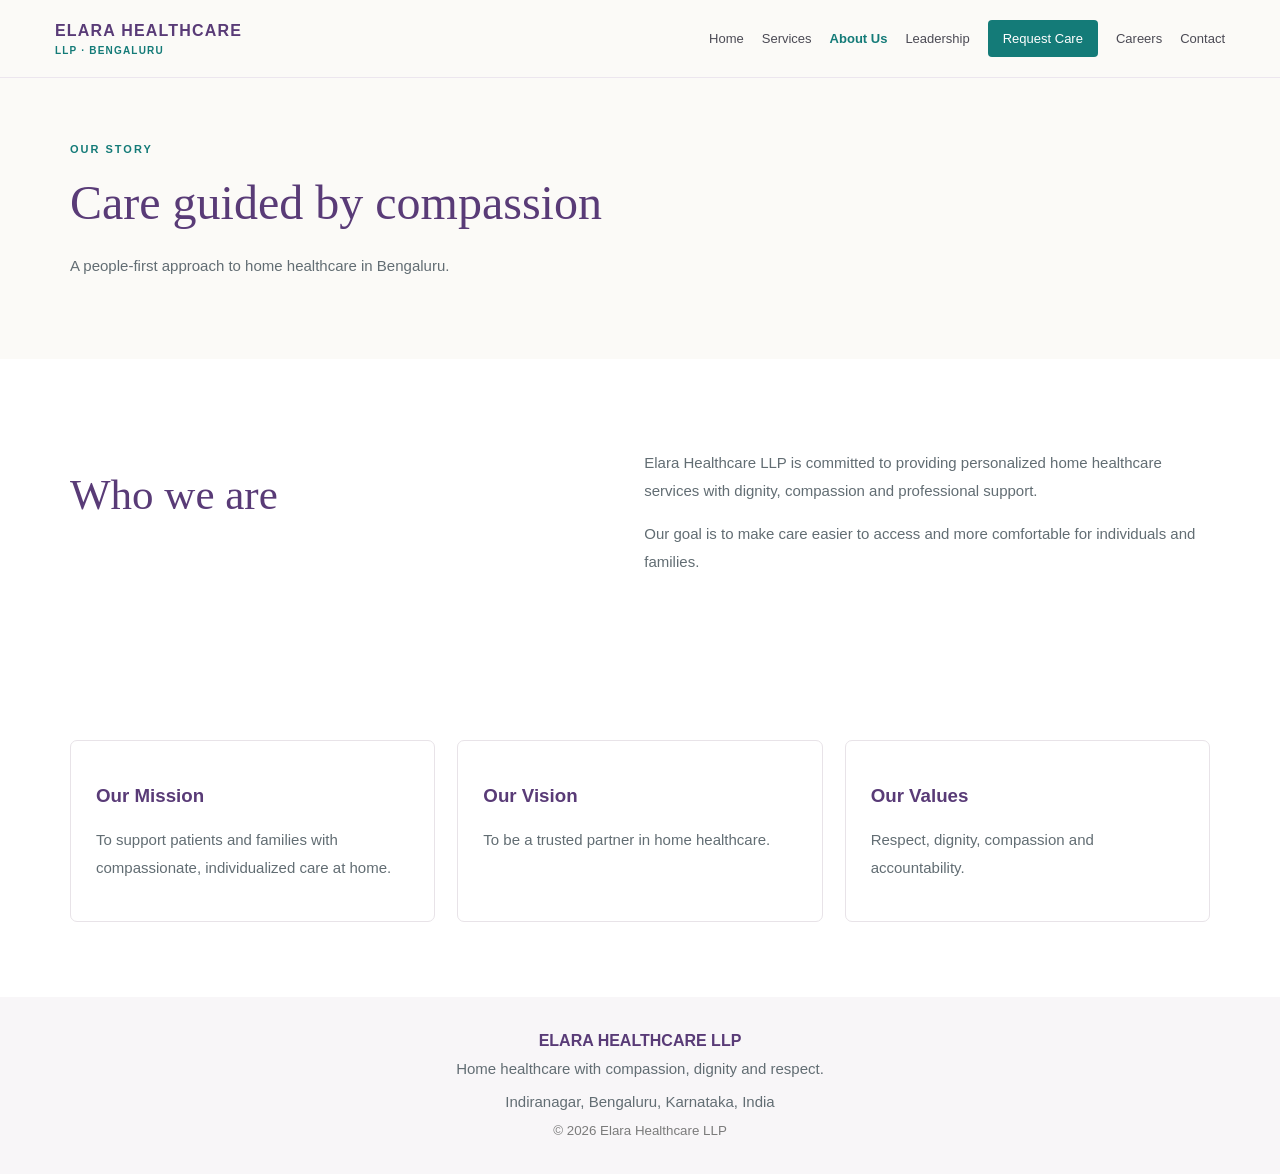
==== about.html @ 6a88320a "Add files via upload" ====
<!doctype html><html lang="en"><head><meta charset="utf-8"><meta name="viewport" content="width=device-width,initial-scale=1"><title>About Us | Elara Healthcare LLP</title><meta name="description" content="Elara Healthcare LLP offers compassionate home healthcare services in Bengaluru."><link rel="stylesheet" href="style.css"></head><body><header><nav class="nav"><a class="brand" href="index.html">ELARA HEALTHCARE<small>LLP · BENGALURU</small></a><div class="links"><a class="" href="index.html">Home</a><a class="" href="services.html">Services</a><a class="active " href="about.html">About Us</a><a class="" href="leadership.html">Leadership</a><a class="action" href="request-care.html">Request Care</a><a class="" href="careers.html">Careers</a><a class="" href="contact.html">Contact</a></div></nav></header><main><section class="page-head"><div class="wrap"><div class="eyebrow">OUR STORY</div><h1>Care guided by compassion</h1><p>A people-first approach to home healthcare in Bengaluru.</p></div></section><section class="section"><div class="wrap split"><div><h2>Who we are</h2></div><div><p>Elara Healthcare LLP is committed to providing personalized home healthcare services with dignity, compassion and professional support.</p><p>Our goal is to make care easier to access and more comfortable for individuals and families.</p></div></div></section><section class="section soft"><div class="wrap"><div class="grid"><article class="tile"><h3>Our Mission</h3><p>To support patients and families with compassionate, individualized care at home.</p></article><article class="tile"><h3>Our Vision</h3><p>To be a trusted partner in home healthcare.</p></article><article class="tile"><h3>Our Values</h3><p>Respect, dignity, compassion and accountability.</p></article></div></div></section></main><footer><div class="wrap"><strong>ELARA HEALTHCARE LLP</strong><p>Home healthcare with compassion, dignity and respect.</p><p>Indiranagar, Bengaluru, Karnataka, India</p><small>© 2026 Elara Healthcare LLP</small></div></footer></body></html>
---- style.css ----
*{box-sizing:border-box}html{scroll-behavior:smooth}body{margin:0;font-family:Arial,Helvetica,sans-serif;color:#303640;background:#fff}a{text-decoration:none}header{background:#fbfaf7;border-bottom:1px solid #ece6ee}.nav{max-width:1220px;margin:auto;display:flex;align-items:center;justify-content:space-between;gap:24px;padding:20px 25px}.brand{color:#593b77;font-weight:800;letter-spacing:1.2px;font-size:16px}.brand small{display:block;font-size:10px;color:#147b78;margin-top:5px}.links{display:flex;flex-wrap:wrap;gap:18px;align-items:center}.links a{font-size:13px;color:#4b4a54}.links a.active{color:#147b78;font-weight:bold}.links a.action{background:#147b78;color:white;padding:11px 15px;border-radius:4px}.wrap{max-width:1140px;margin:auto}.hero{background:#fbfaf7;display:grid;grid-template-columns:1fr 1fr;min-height:520px}.hero-copy{padding:70px max(28px,8%);display:flex;flex-direction:column;justify-content:center}.eyebrow{font-size:11px;font-weight:800;letter-spacing:2px;color:#147b78;text-transform:uppercase}h1,h2{font-family:Georgia,serif;font-weight:400;line-height:1.18;color:#593b77}h1{font-size:clamp(40px,4.7vw,64px);margin:20px 0}h2{font-size:clamp(30px,3.4vw,43px)}h3{color:#593b77}p{line-height:1.85;color:#626d73;font-size:15px}.hero-copy p{max-width:470px}.hero-image{min-height:420px}.hero-image img{width:100%;height:100%;min-height:420px;display:block;object-fit:cover}.buttons{display:flex;gap:12px;flex-wrap:wrap;margin-top:15px}.button{display:inline-block;background:#593b77;color:#fff;padding:13px 23px;border-radius:4px;font-size:13px;font-weight:700;margin-top:12px}.button.outline{background:transparent;border:1px solid #593b77;color:#593b77}.button.alt{background:#147b78}.values{padding:32px 24px}.grid{display:grid;grid-template-columns:repeat(3,1fr);gap:22px}.tile{border:1px solid #e8e3e8;background:white;padding:25px;border-radius:7px}.values .tile{border-left:3px solid #b99a62}.section{padding:75px 26px}.split{display:grid;grid-template-columns:1fr 1.1fr;gap:60px}.cta{background:#eff5f2;text-align:center;padding:70px 25px}.cta p{max-width:640px;margin:auto}.page-head{background:#fbfaf7;padding:65px 25px}.page-head h1{font-size:48px}.page-head p{max-width:730px}footer{background:#f8f6f8;padding:35px 25px;text-align:center;color:#593b77}footer p{margin:5px}footer small{color:#7b7b7b}@media(max-width:850px){.nav{flex-direction:column;align-items:flex-start}.links{gap:13px}.hero,.split{grid-template-columns:1fr}.hero-copy{padding:55px 26px}.hero-image,.hero-image img{min-height:290px}.grid{grid-template-columns:1fr}.section{padding:50px 25px}}
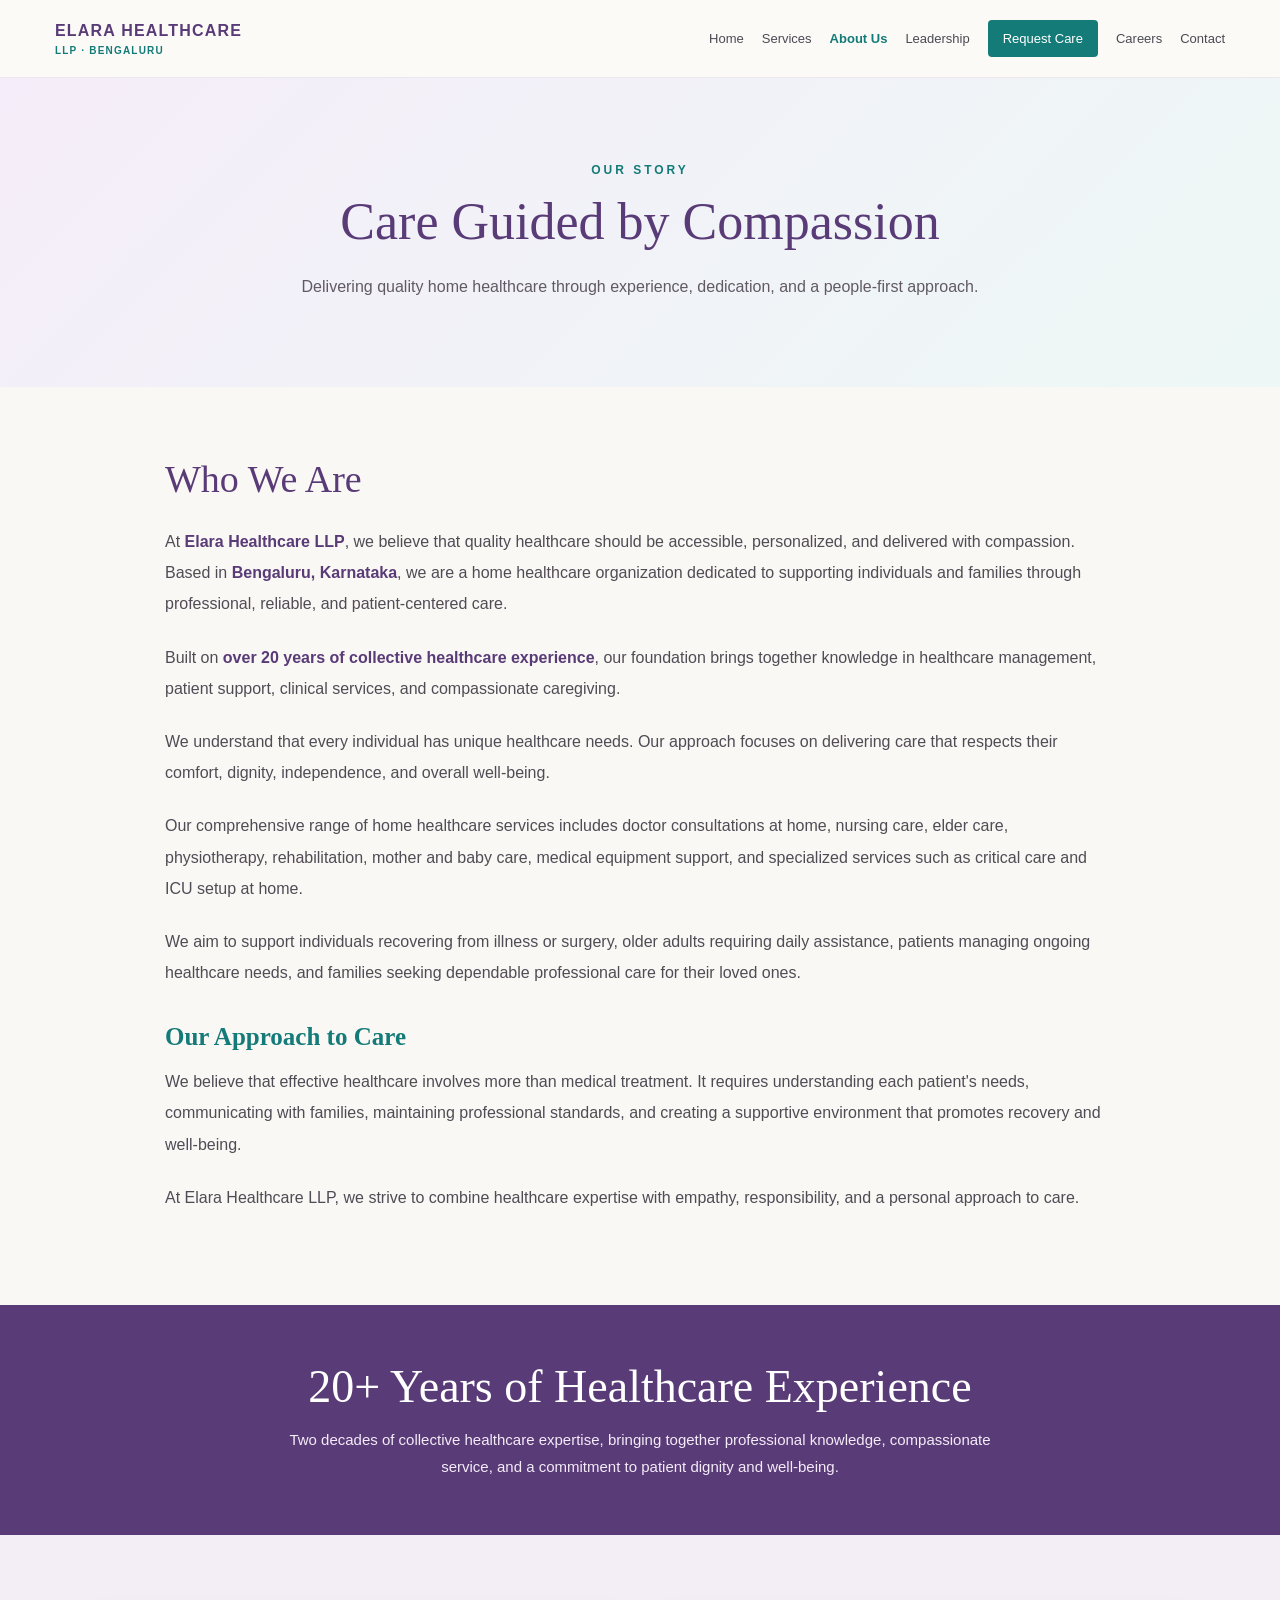
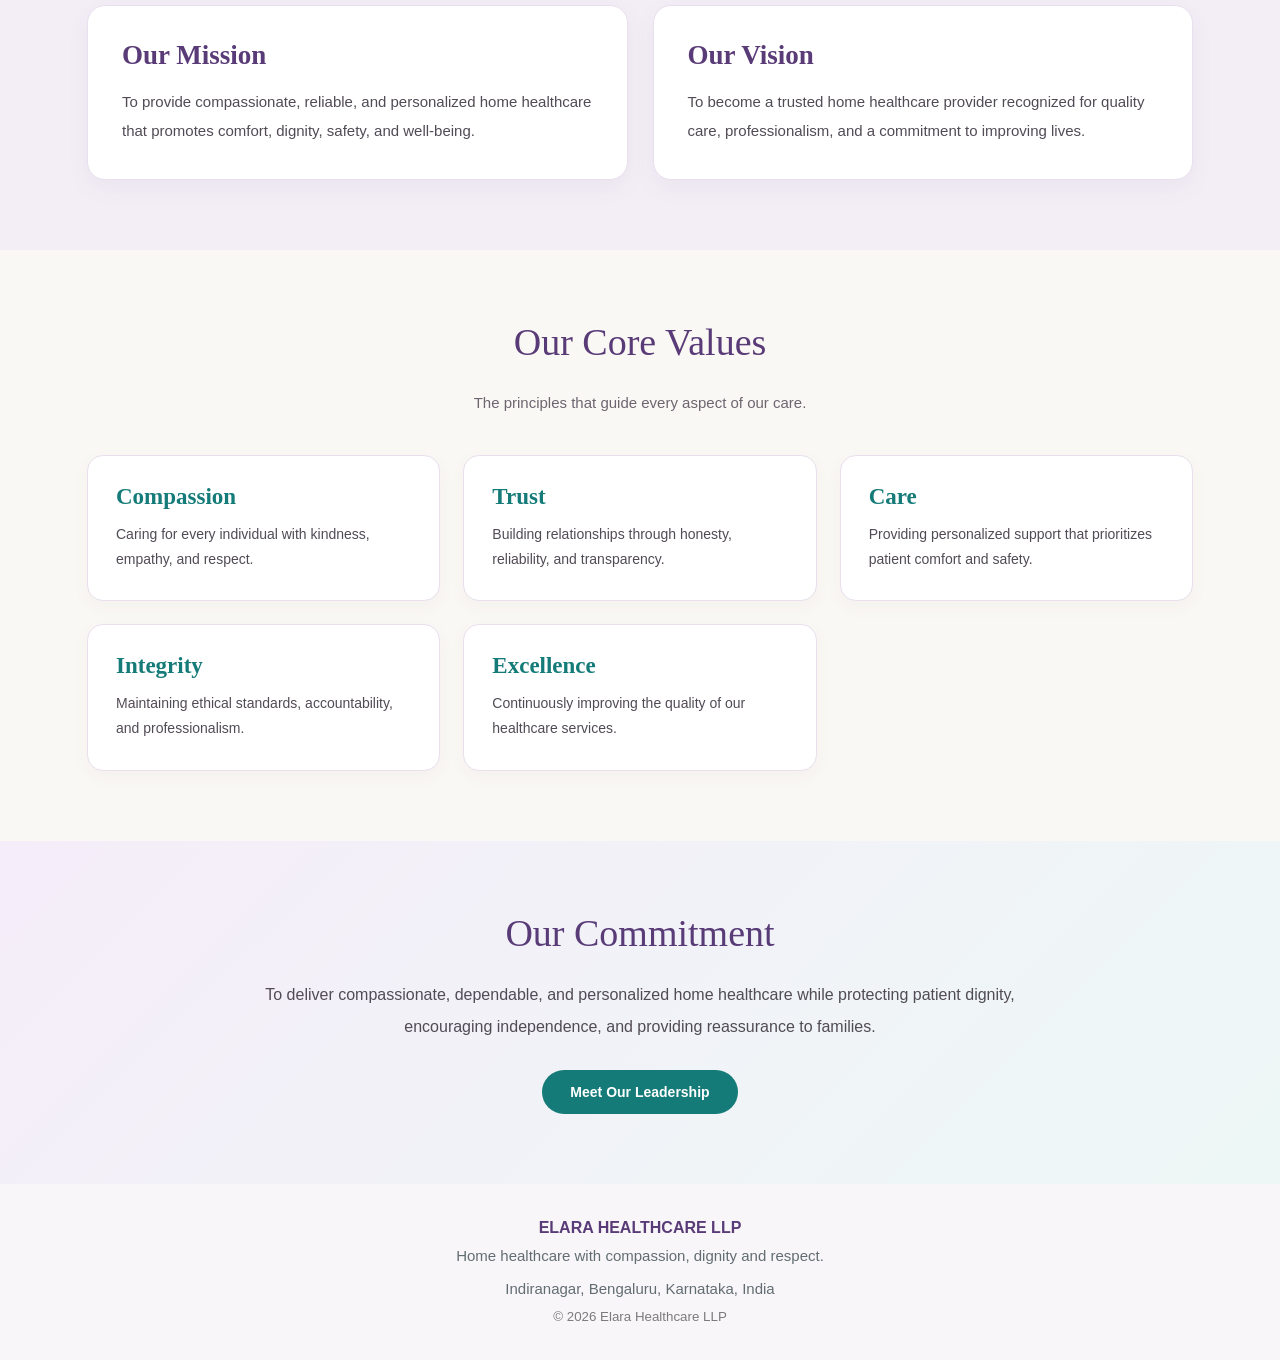
==== commit 9560610f: "Update about.html" ====
--- a/about.html
+++ b/about.html
@@ -1 +1,468 @@
-<!doctype html><html lang="en"><head><meta charset="utf-8"><meta name="viewport" content="width=device-width,initial-scale=1"><title>About Us | Elara Healthcare LLP</title><meta name="description" content="Elara Healthcare LLP offers compassionate home healthcare services in Bengaluru."><link rel="stylesheet" href="style.css"></head><body><header><nav class="nav"><a class="brand" href="index.html">ELARA HEALTHCARE<small>LLP · BENGALURU</small></a><div class="links"><a class="" href="index.html">Home</a><a class="" href="services.html">Services</a><a class="active " href="about.html">About Us</a><a class="" href="leadership.html">Leadership</a><a class="action" href="request-care.html">Request Care</a><a class="" href="careers.html">Careers</a><a class="" href="contact.html">Contact</a></div></nav></header><main><section class="page-head"><div class="wrap"><div class="eyebrow">OUR STORY</div><h1>Care guided by compassion</h1><p>A people-first approach to home healthcare in Bengaluru.</p></div></section><section class="section"><div class="wrap split"><div><h2>Who we are</h2></div><div><p>Elara Healthcare LLP is committed to providing personalized home healthcare services with dignity, compassion and professional support.</p><p>Our goal is to make care easier to access and more comfortable for individuals and families.</p></div></div></section><section class="section soft"><div class="wrap"><div class="grid"><article class="tile"><h3>Our Mission</h3><p>To support patients and families with compassionate, individualized care at home.</p></article><article class="tile"><h3>Our Vision</h3><p>To be a trusted partner in home healthcare.</p></article><article class="tile"><h3>Our Values</h3><p>Respect, dignity, compassion and accountability.</p></article></div></div></section></main><footer><div class="wrap"><strong>ELARA HEALTHCARE LLP</strong><p>Home healthcare with compassion, dignity and respect.</p><p>Indiranagar, Bengaluru, Karnataka, India</p><small>© 2026 Elara Healthcare LLP</small></div></footer></body></html>+
+<!DOCTYPE html>
+<html lang="en">
+<head>
+<meta charset="UTF-8">
+<meta name="viewport" content="width=device-width, initial-scale=1.0">
+
+<title>About Us | Elara Healthcare LLP</title>
+<meta name="description" content="Learn about Elara Healthcare LLP, our experience, mission, vision, and commitment to compassionate home healthcare in Bengaluru.">
+
+<link rel="stylesheet" href="style.css">
+
+<style>
+:root {
+  --elara-purple: #593b77;
+  --elara-teal: #147b78;
+  --elara-cream: #faf8f4;
+  --elara-lavender: #f3edf7;
+  --elara-text: #514b55;
+}
+
+* {
+  box-sizing: border-box;
+}
+
+.about-page {
+  background: var(--elara-cream);
+}
+
+.about-hero {
+  padding: 85px 22px;
+  text-align: center;
+  background: linear-gradient(135deg, #f5edf9, #edf8f6);
+}
+
+.about-hero .eyebrow {
+  color: var(--elara-teal);
+  text-transform: uppercase;
+  letter-spacing: 3px;
+  font-size: 12px;
+  font-weight: 700;
+  margin-bottom: 14px;
+}
+
+.about-hero h1 {
+  font-family: Georgia, serif;
+  color: var(--elara-purple);
+  font-size: clamp(34px, 5vw, 52px);
+  line-height: 1.2;
+  margin: 0 0 20px;
+}
+
+.about-hero p {
+  max-width: 700px;
+  margin: auto;
+  color: #615a65;
+  font-size: 16px;
+  line-height: 1.8;
+}
+
+.about-container {
+  max-width: 1150px;
+  margin: auto;
+  padding: 70px 22px;
+}
+
+.about-heading {
+  font-family: Georgia, serif;
+  font-size: clamp(28px, 4vw, 38px);
+  color: var(--elara-purple);
+  margin: 0 0 24px;
+}
+
+.about-intro {
+  max-width: 950px;
+  margin: auto;
+}
+
+.about-intro p {
+  font-size: 16px;
+  color: var(--elara-text);
+  line-height: 1.95;
+  margin: 0 0 22px;
+}
+
+.about-intro strong {
+  color: var(--elara-purple);
+}
+
+.about-subheading {
+  font-family: Georgia, serif;
+  font-size: 25px;
+  color: var(--elara-teal);
+  margin: 35px 0 15px;
+}
+
+.experience-strip {
+  background: var(--elara-purple);
+  padding: 55px 22px;
+  text-align: center;
+  color: white;
+}
+
+.experience-strip h2 {
+  font-family: Georgia, serif;
+  font-size: clamp(32px, 5vw, 46px);
+  color: white;
+  margin: 0 0 12px;
+}
+
+.experience-strip p {
+  max-width: 750px;
+  margin: auto;
+  line-height: 1.8;
+  color: #f4ebf8;
+}
+
+.mvv-section {
+  background: #f3eef6;
+}
+
+.mvv-grid {
+  display: grid;
+  grid-template-columns: repeat(2, minmax(0, 1fr));
+  gap: 25px;
+}
+
+.mvv-card {
+  background: white;
+  border: 1px solid #e9dfed;
+  border-radius: 18px;
+  padding: 34px;
+  box-shadow: 0 8px 24px rgba(69, 43, 89, 0.05);
+}
+
+.mvv-card h3 {
+  font-family: Georgia, serif;
+  color: var(--elara-purple);
+  font-size: 27px;
+  margin: 0 0 17px;
+}
+
+.mvv-card p {
+  color: var(--elara-text);
+  line-height: 1.9;
+  margin: 0;
+}
+
+.values-grid {
+  display: grid;
+  grid-template-columns: repeat(3, minmax(0, 1fr));
+  gap: 23px;
+}
+
+.value-card {
+  background: white;
+  border: 1px solid #e9dfed;
+  border-radius: 16px;
+  padding: 28px;
+  box-shadow: 0 6px 18px rgba(69, 43, 89, 0.04);
+}
+
+.value-card h3 {
+  font-family: Georgia, serif;
+  color: var(--elara-teal);
+  font-size: 23px;
+  margin: 0 0 12px;
+}
+
+.value-card p {
+  color: var(--elara-text);
+  line-height: 1.8;
+  margin: 0;
+  font-size: 14px;
+}
+
+.commitment-section {
+  background: linear-gradient(135deg, #f5edf9, #edf8f6);
+  text-align: center;
+}
+
+.commitment-section p {
+  max-width: 800px;
+  margin: 0 auto 28px;
+  color: var(--elara-text);
+  line-height: 1.95;
+  font-size: 16px;
+}
+
+.about-btn {
+  display: inline-block;
+  background: var(--elara-teal);
+  color: white;
+  text-decoration: none;
+  border-radius: 28px;
+  padding: 14px 28px;
+  font-size: 14px;
+  font-weight: 700;
+  transition: background .2s;
+}
+
+.about-btn:hover {
+  background: var(--elara-purple);
+}
+
+.about-btn:focus-visible {
+  outline: 3px solid var(--elara-purple);
+  outline-offset: 3px;
+}
+
+@media (max-width: 800px) {
+  .values-grid {
+    grid-template-columns: repeat(2, minmax(0, 1fr));
+  }
+}
+
+@media (max-width: 600px) {
+  .mvv-grid,
+  .values-grid {
+    grid-template-columns: 1fr;
+  }
+
+  .about-container {
+    padding: 48px 20px;
+  }
+
+  .about-hero {
+    padding: 60px 20px;
+  }
+
+  .mvv-card {
+    padding: 27px;
+  }
+}
+</style>
+</head>
+
+<body>
+
+<header>
+<nav class="nav">
+  <a class="brand" href="index.html">
+    ELARA HEALTHCARE
+    <small>LLP · BENGALURU</small>
+  </a>
+
+  <div class="links">
+    <a href="index.html">Home</a>
+    <a href="services.html">Services</a>
+    <a class="active" href="about.html">About Us</a>
+    <a href="leadership.html">Leadership</a>
+    <a class="action" href="request-care.html">Request Care</a>
+    <a href="careers.html">Careers</a>
+    <a href="contact.html">Contact</a>
+  </div>
+</nav>
+</header>
+
+<main class="about-page">
+
+<!-- HERO -->
+<section class="about-hero">
+  <div class="eyebrow">Our Story</div>
+  <h1>Care Guided by Compassion</h1>
+  <p>
+    Delivering quality home healthcare through
+    experience, dedication, and a people-first approach.
+  </p>
+</section>
+
+<!-- WHO WE ARE -->
+<section class="about-container">
+  <div class="about-intro">
+
+    <h2 class="about-heading">Who We Are</h2>
+
+    <p>
+      At <strong>Elara Healthcare LLP</strong>, we believe
+      that quality healthcare should be accessible,
+      personalized, and delivered with compassion.
+      Based in <strong>Bengaluru, Karnataka</strong>,
+      we are a home healthcare organization dedicated
+      to supporting individuals and families through
+      professional, reliable, and patient-centered care.
+    </p>
+
+    <p>
+      Built on <strong>over 20 years of collective
+      healthcare experience</strong>, our foundation
+      brings together knowledge in healthcare management,
+      patient support, clinical services, and
+      compassionate caregiving.
+    </p>
+
+    <p>
+      We understand that every individual has unique
+      healthcare needs. Our approach focuses on delivering
+      care that respects their comfort, dignity,
+      independence, and overall well-being.
+    </p>
+
+    <p>
+      Our comprehensive range of home healthcare services
+      includes doctor consultations at home, nursing care,
+      elder care, physiotherapy, rehabilitation,
+      mother and baby care, medical equipment support,
+      and specialized services such as critical care
+      and ICU setup at home.
+    </p>
+
+    <p>
+      We aim to support individuals recovering from illness
+      or surgery, older adults requiring daily assistance,
+      patients managing ongoing healthcare needs,
+      and families seeking dependable professional
+      care for their loved ones.
+    </p>
+
+    <h3 class="about-subheading">Our Approach to Care</h3>
+
+    <p>
+      We believe that effective healthcare involves more
+      than medical treatment. It requires understanding
+      each patient's needs, communicating with families,
+      maintaining professional standards, and creating
+      a supportive environment that promotes recovery
+      and well-being.
+    </p>
+
+    <p>
+      At Elara Healthcare LLP, we strive to combine
+      healthcare expertise with empathy, responsibility,
+      and a personal approach to care.
+    </p>
+
+  </div>
+</section>
+
+<!-- EXPERIENCE -->
+<section class="experience-strip">
+  <h2>20+ Years of Healthcare Experience</h2>
+  <p>
+    Two decades of collective healthcare expertise,
+    bringing together professional knowledge,
+    compassionate service, and a commitment
+    to patient dignity and well-being.
+  </p>
+</section>
+
+<!-- MISSION & VISION -->
+<section class="mvv-section">
+  <div class="about-container">
+
+    <div class="mvv-grid">
+
+      <article class="mvv-card">
+        <h3>Our Mission</h3>
+        <p>
+          To provide compassionate, reliable,
+          and personalized home healthcare
+          that promotes comfort, dignity,
+          safety, and well-being.
+        </p>
+      </article>
+
+      <article class="mvv-card">
+        <h3>Our Vision</h3>
+        <p>
+          To become a trusted home healthcare
+          provider recognized for quality care,
+          professionalism, and a commitment
+          to improving lives.
+        </p>
+      </article>
+
+    </div>
+  </div>
+</section>
+
+<!-- CORE VALUES -->
+<section class="about-container">
+
+  <div class="section-heading" style="text-align:center;margin-bottom:38px;">
+    <h2 class="about-heading">Our Core Values</h2>
+    <p style="color:#6d6570;">
+      The principles that guide every aspect of our care.
+    </p>
+  </div>
+
+  <div class="values-grid">
+
+    <article class="value-card">
+      <h3>Compassion</h3>
+      <p>
+        Caring for every individual with
+        kindness, empathy, and respect.
+      </p>
+    </article>
+
+    <article class="value-card">
+      <h3>Trust</h3>
+      <p>
+        Building relationships through honesty,
+        reliability, and transparency.
+      </p>
+    </article>
+
+    <article class="value-card">
+      <h3>Care</h3>
+      <p>
+        Providing personalized support that
+        prioritizes patient comfort and safety.
+      </p>
+    </article>
+
+    <article class="value-card">
+      <h3>Integrity</h3>
+      <p>
+        Maintaining ethical standards,
+        accountability, and professionalism.
+      </p>
+    </article>
+
+    <article class="value-card">
+      <h3>Excellence</h3>
+      <p>
+        Continuously improving the quality
+        of our healthcare services.
+      </p>
+    </article>
+
+  </div>
+</section>
+
+<!-- COMMITMENT -->
+<section class="commitment-section">
+  <div class="about-container">
+
+    <h2 class="about-heading">Our Commitment</h2>
+
+    <p>
+      To deliver compassionate, dependable,
+      and personalized home healthcare while
+      protecting patient dignity, encouraging
+      independence, and providing reassurance
+      to families.
+    </p>
+
+    <a href="leadership.html" class="about-btn">
+      Meet Our Leadership
+    </a>
+
+  </div>
+</section>
+
+</main>
+
+<footer>
+  <div class="wrap">
+    <strong>ELARA HEALTHCARE LLP</strong>
+    <p>Home healthcare with compassion, dignity and respect.</p>
+    <p>Indiranagar, Bengaluru, Karnataka, India</p>
+    <small>© 2026 Elara Healthcare LLP</small>
+  </div>
+</footer>
+
+</body>
+</html>
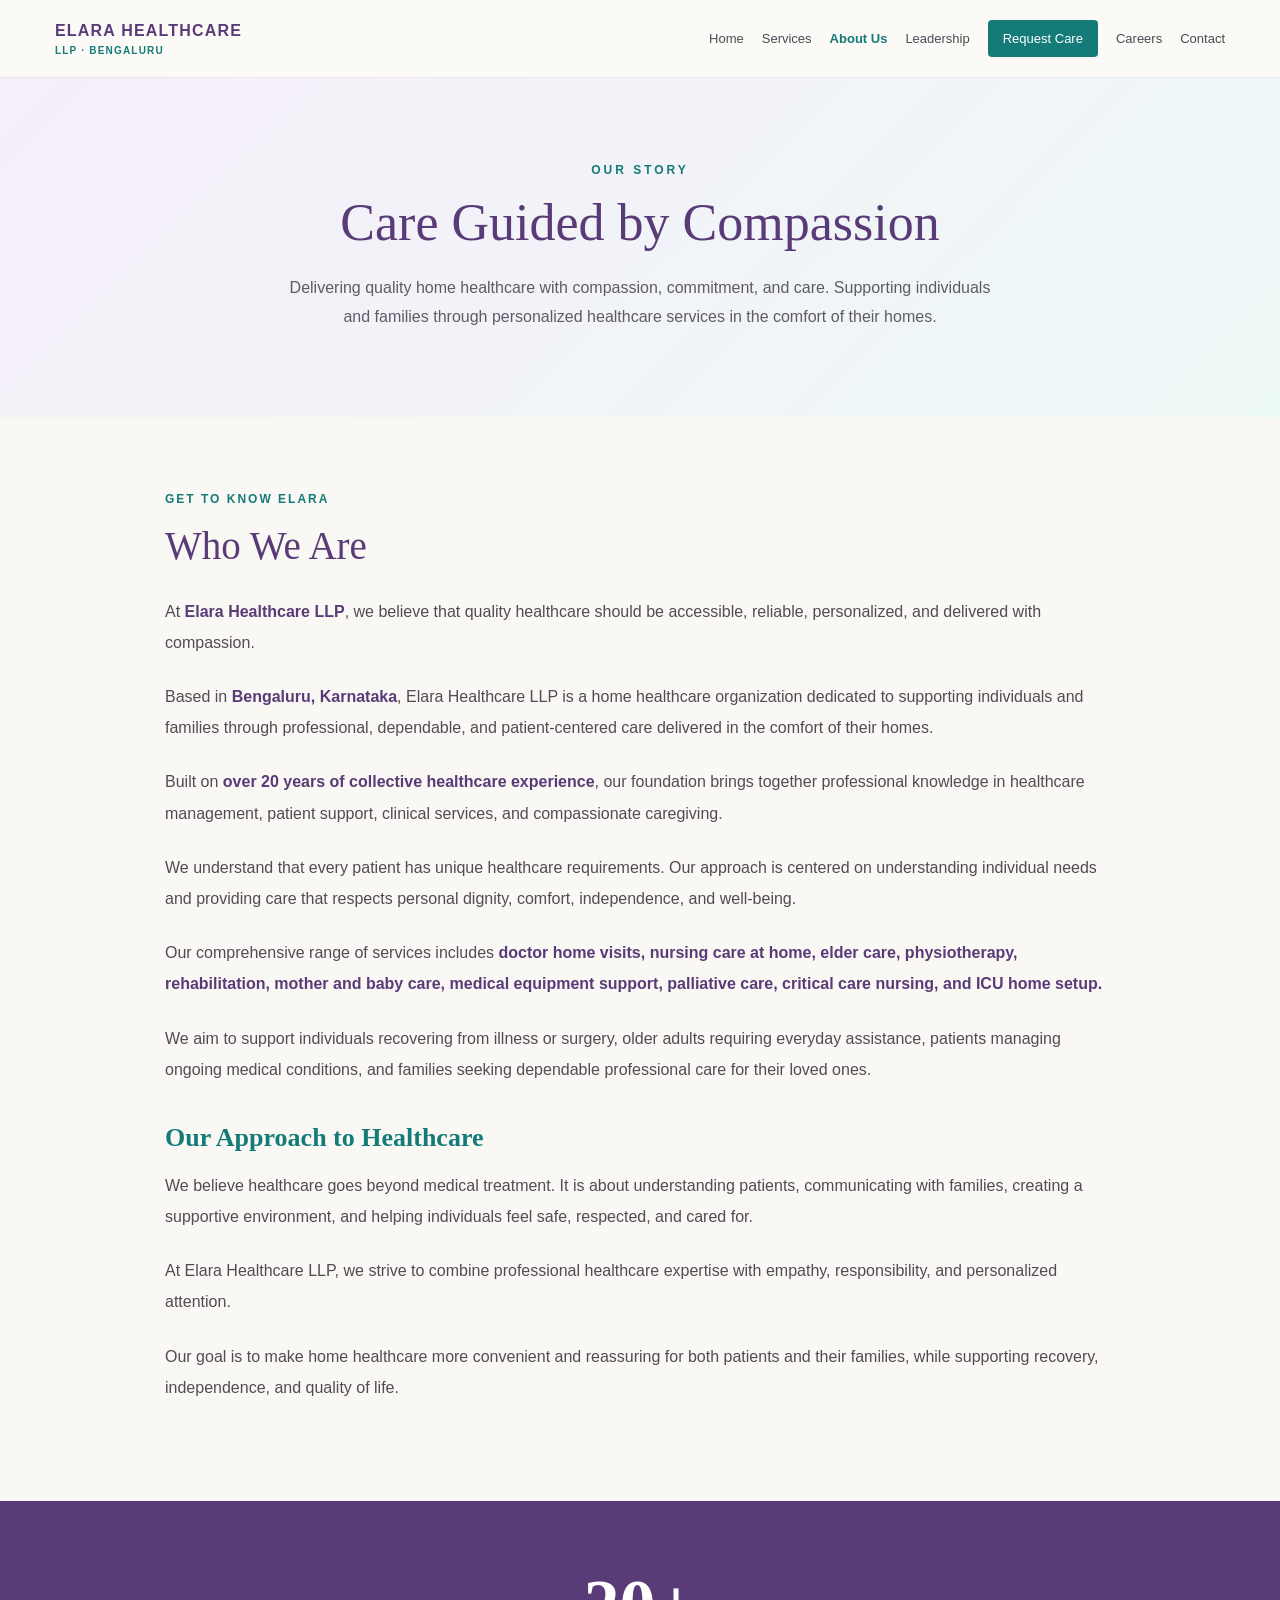
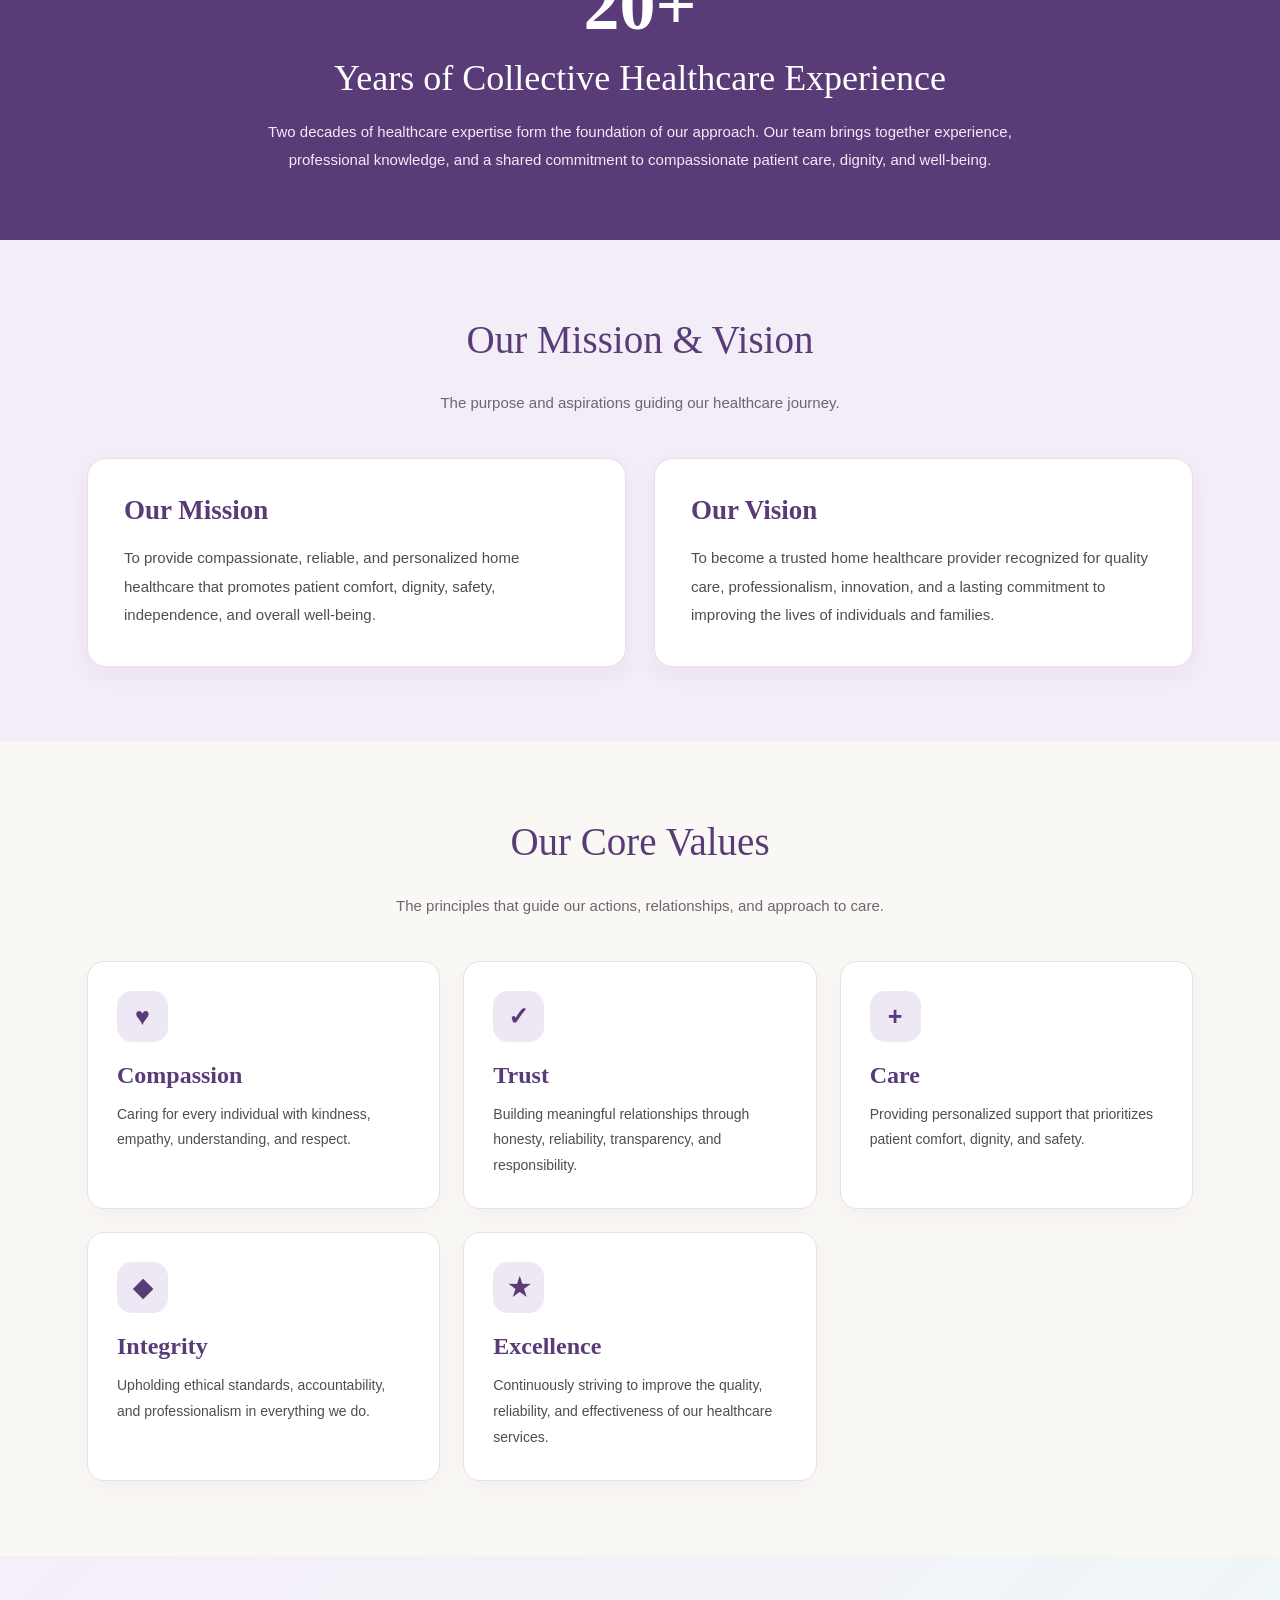
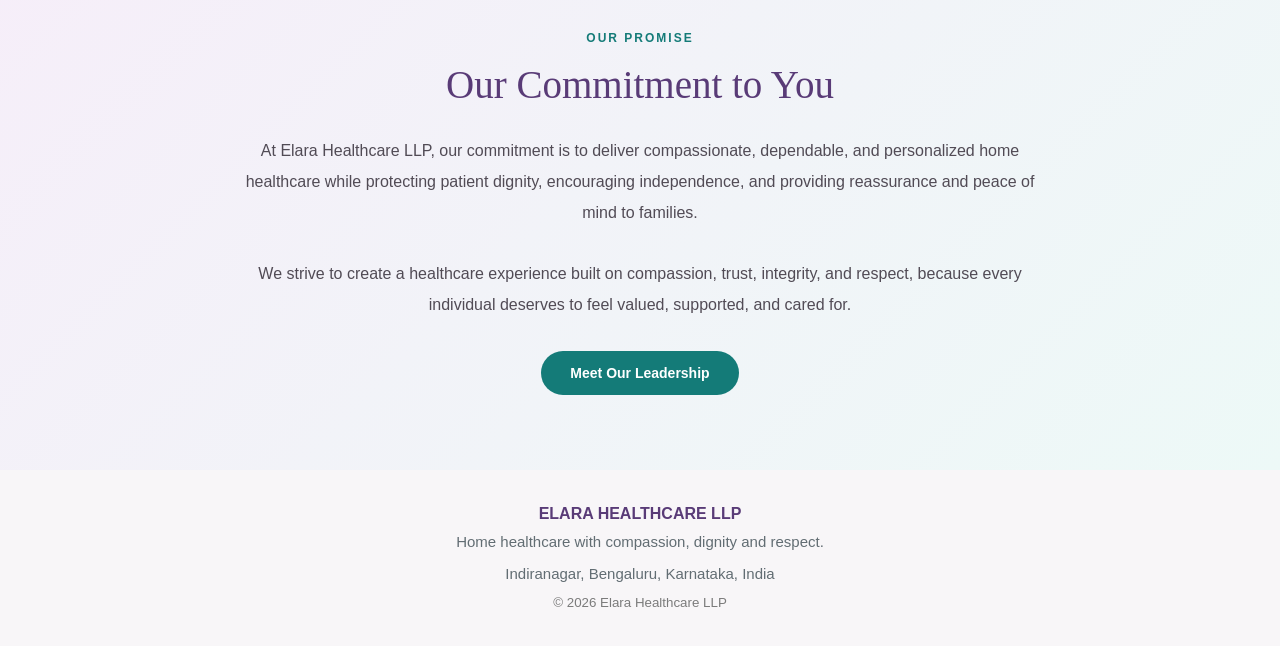
==== commit c17a0c3b: "Update about.html" ====
--- a/about.html
+++ b/about.html
@@ -6,17 +6,20 @@
 <meta name="viewport" content="width=device-width, initial-scale=1.0">
 
 <title>About Us | Elara Healthcare LLP</title>
-<meta name="description" content="Learn about Elara Healthcare LLP, our experience, mission, vision, and commitment to compassionate home healthcare in Bengaluru.">
+
+<meta name="description"
+content="Discover Elara Healthcare LLP, our collective healthcare experience, mission, vision, values and compassionate approach to home healthcare in Bengaluru.">
 
 <link rel="stylesheet" href="style.css">
 
 <style>
 :root {
-  --elara-purple: #593b77;
-  --elara-teal: #147b78;
-  --elara-cream: #faf8f4;
-  --elara-lavender: #f3edf7;
-  --elara-text: #514b55;
+  --purple: #593b77;
+  --teal: #147b78;
+  --cream: #faf8f4;
+  --lavender: #f3edf7;
+  --text: #514b55;
+  --border: #e8dfec;
 }
 
 * {
@@ -24,34 +27,38 @@
 }
 
 .about-page {
-  background: var(--elara-cream);
+  background: var(--cream);
 }
 
 .about-hero {
+  text-align: center;
   padding: 85px 22px;
-  text-align: center;
-  background: linear-gradient(135deg, #f5edf9, #edf8f6);
+  background: linear-gradient(
+    135deg,
+    #f6eef9,
+    #edf9f7
+  );
 }
 
 .about-hero .eyebrow {
-  color: var(--elara-teal);
+  color: var(--teal);
   text-transform: uppercase;
   letter-spacing: 3px;
   font-size: 12px;
   font-weight: 700;
-  margin-bottom: 14px;
+  margin-bottom: 15px;
 }
 
 .about-hero h1 {
   font-family: Georgia, serif;
-  color: var(--elara-purple);
   font-size: clamp(34px, 5vw, 52px);
   line-height: 1.2;
+  color: var(--purple);
   margin: 0 0 20px;
 }
 
 .about-hero p {
-  max-width: 700px;
+  max-width: 720px;
   margin: auto;
   color: #615a65;
   font-size: 16px;
@@ -61,14 +68,15 @@
 .about-container {
   max-width: 1150px;
   margin: auto;
-  padding: 70px 22px;
+  padding: 75px 22px;
 }
 
 .about-heading {
   font-family: Georgia, serif;
-  font-size: clamp(28px, 4vw, 38px);
-  color: var(--elara-purple);
+  font-size: clamp(29px, 4vw, 39px);
+  color: var(--purple);
   margin: 0 0 24px;
+  line-height: 1.3;
 }
 
 .about-intro {
@@ -77,72 +85,102 @@
 }
 
 .about-intro p {
+  color: var(--text);
   font-size: 16px;
-  color: var(--elara-text);
   line-height: 1.95;
-  margin: 0 0 22px;
+  margin: 0 0 23px;
 }
 
 .about-intro strong {
-  color: var(--elara-purple);
+  color: var(--purple);
 }
 
 .about-subheading {
   font-family: Georgia, serif;
-  font-size: 25px;
-  color: var(--elara-teal);
-  margin: 35px 0 15px;
-}
-
-.experience-strip {
-  background: var(--elara-purple);
-  padding: 55px 22px;
+  color: var(--teal);
+  font-size: 26px;
+  margin: 38px 0 17px;
+}
+
+.about-kicker {
+  color: var(--teal);
+  font-size: 12px;
+  font-weight: 700;
+  text-transform: uppercase;
+  letter-spacing: 2px;
+  margin-bottom: 15px;
+}
+
+.experience-section {
+  background: var(--purple);
   text-align: center;
+  padding: 65px 22px;
   color: white;
 }
 
-.experience-strip h2 {
+.experience-number {
   font-family: Georgia, serif;
-  font-size: clamp(32px, 5vw, 46px);
+  font-size: clamp(48px, 7vw, 72px);
+  font-weight: 700;
+  line-height: 1.1;
+  margin-bottom: 12px;
+}
+
+.experience-section h2 {
   color: white;
-  margin: 0 0 12px;
-}
-
-.experience-strip p {
-  max-width: 750px;
+  font-family: Georgia, serif;
+  font-size: clamp(25px, 4vw, 36px);
+  margin: 0 0 18px;
+}
+
+.experience-section p {
+  max-width: 760px;
   margin: auto;
-  line-height: 1.8;
-  color: #f4ebf8;
-}
-
-.mvv-section {
-  background: #f3eef6;
-}
-
-.mvv-grid {
+  color: #f2eaf7;
+  line-height: 1.9;
+  font-size: 15px;
+}
+
+.mission-vision-section {
+  background: var(--lavender);
+}
+
+.mission-vision-grid {
   display: grid;
   grid-template-columns: repeat(2, minmax(0, 1fr));
-  gap: 25px;
-}
-
-.mvv-card {
+  gap: 28px;
+}
+
+.about-card {
   background: white;
-  border: 1px solid #e9dfed;
-  border-radius: 18px;
-  padding: 34px;
-  box-shadow: 0 8px 24px rgba(69, 43, 89, 0.05);
-}
-
-.mvv-card h3 {
+  border: 1px solid var(--border);
+  border-radius: 19px;
+  padding: 36px;
+  box-shadow: 0 8px 24px rgba(69,43,89,.05);
+}
+
+.about-card h3 {
   font-family: Georgia, serif;
-  color: var(--elara-purple);
   font-size: 27px;
-  margin: 0 0 17px;
-}
-
-.mvv-card p {
-  color: var(--elara-text);
+  color: var(--purple);
+  margin: 0 0 18px;
+}
+
+.about-card p {
+  color: var(--text);
+  font-size: 15px;
   line-height: 1.9;
+  margin: 0;
+}
+
+.section-heading {
+  text-align: center;
+  margin-bottom: 42px;
+}
+
+.section-heading p {
+  color: #6d6570;
+  line-height: 1.8;
   margin: 0;
 }
 
@@ -154,57 +192,81 @@
 
 .value-card {
   background: white;
-  border: 1px solid #e9dfed;
-  border-radius: 16px;
-  padding: 28px;
-  box-shadow: 0 6px 18px rgba(69, 43, 89, 0.04);
+  border: 1px solid var(--border);
+  border-radius: 17px;
+  padding: 29px;
+  box-shadow: 0 7px 20px rgba(69,43,89,.04);
+  transition: transform .2s, box-shadow .2s;
+}
+
+.value-card:hover {
+  transform: translateY(-4px);
+  box-shadow: 0 12px 25px rgba(69,43,89,.09);
+}
+
+.value-icon {
+  width: 51px;
+  height: 51px;
+  border-radius: 15px;
+  display: flex;
+  justify-content: center;
+  align-items: center;
+  background: #eee7f4;
+  color: var(--purple);
+  font-size: 25px;
+  font-weight: bold;
+  margin-bottom: 20px;
 }
 
 .value-card h3 {
   font-family: Georgia, serif;
-  color: var(--elara-teal);
-  font-size: 23px;
-  margin: 0 0 12px;
+  font-size: 24px;
+  color: var(--purple);
+  margin: 0 0 13px;
 }
 
 .value-card p {
-  color: var(--elara-text);
-  line-height: 1.8;
+  color: var(--text);
+  font-size: 14px;
+  line-height: 1.85;
   margin: 0;
-  font-size: 14px;
 }
 
 .commitment-section {
-  background: linear-gradient(135deg, #f5edf9, #edf8f6);
+  background: linear-gradient(
+    135deg,
+    #f6eef9,
+    #edf9f7
+  );
   text-align: center;
 }
 
 .commitment-section p {
-  max-width: 800px;
-  margin: 0 auto 28px;
-  color: var(--elara-text);
+  max-width: 820px;
+  margin: 0 auto 30px;
+  font-size: 16px;
+  color: var(--text);
   line-height: 1.95;
-  font-size: 16px;
 }
 
 .about-btn {
   display: inline-block;
-  background: var(--elara-teal);
+  background: var(--teal);
   color: white;
+  padding: 14px 29px;
+  border-radius: 30px;
   text-decoration: none;
-  border-radius: 28px;
-  padding: 14px 28px;
+  font-weight: 700;
   font-size: 14px;
-  font-weight: 700;
   transition: background .2s;
 }
 
 .about-btn:hover {
-  background: var(--elara-purple);
+  background: var(--purple);
 }
 
 .about-btn:focus-visible {
-  outline: 3px solid var(--elara-purple);
+  outline: 3px solid var(--purple);
   outline-offset: 3px;
 }
 
@@ -215,21 +277,21 @@
 }
 
 @media (max-width: 600px) {
-  .mvv-grid,
+  .mission-vision-grid,
   .values-grid {
     grid-template-columns: 1fr;
   }
 
   .about-container {
-    padding: 48px 20px;
+    padding: 50px 20px;
   }
 
   .about-hero {
     padding: 60px 20px;
   }
 
-  .mvv-card {
-    padding: 27px;
+  .about-card {
+    padding: 28px;
   }
 }
 </style>
@@ -239,218 +301,344 @@
 
 <header>
 <nav class="nav">
-  <a class="brand" href="index.html">
-    ELARA HEALTHCARE
-    <small>LLP · BENGALURU</small>
-  </a>
-
-  <div class="links">
-    <a href="index.html">Home</a>
-    <a href="services.html">Services</a>
-    <a class="active" href="about.html">About Us</a>
-    <a href="leadership.html">Leadership</a>
-    <a class="action" href="request-care.html">Request Care</a>
-    <a href="careers.html">Careers</a>
-    <a href="contact.html">Contact</a>
-  </div>
+
+<a class="brand" href="index.html">
+  ELARA HEALTHCARE
+  <small>LLP · BENGALURU</small>
+</a>
+
+<div class="links">
+  <a href="index.html">Home</a>
+  <a href="services.html">Services</a>
+  <a class="active" href="about.html">About Us</a>
+  <a href="leadership.html">Leadership</a>
+  <a class="action" href="request-care.html">Request Care</a>
+  <a href="careers.html">Careers</a>
+  <a href="contact.html">Contact</a>
+</div>
+
 </nav>
 </header>
 
 <main class="about-page">
 
-<!-- HERO -->
+<!-- HERO SECTION -->
+
 <section class="about-hero">
   <div class="eyebrow">Our Story</div>
+
   <h1>Care Guided by Compassion</h1>
-  <p>
-    Delivering quality home healthcare through
-    experience, dedication, and a people-first approach.
+
+  <p>
+    Delivering quality home healthcare with
+    compassion, commitment, and care.
+    Supporting individuals and families
+    through personalized healthcare services
+    in the comfort of their homes.
   </p>
 </section>
 
 <!-- WHO WE ARE -->
+
 <section class="about-container">
-  <div class="about-intro">
-
-    <h2 class="about-heading">Who We Are</h2>
+
+<div class="about-intro">
+
+  <div class="about-kicker">
+    Get to Know Elara
+  </div>
+
+  <h2 class="about-heading">Who We Are</h2>
+
+  <p>
+    At <strong>Elara Healthcare LLP</strong>,
+    we believe that quality healthcare should
+    be accessible, reliable, personalized,
+    and delivered with compassion.
+  </p>
+
+  <p>
+    Based in <strong>Bengaluru, Karnataka</strong>,
+    Elara Healthcare LLP is a home healthcare
+    organization dedicated to supporting
+    individuals and families through professional,
+    dependable, and patient-centered care
+    delivered in the comfort of their homes.
+  </p>
+
+  <p>
+    Built on <strong>over 20 years of collective
+    healthcare experience</strong>, our foundation
+    brings together professional knowledge
+    in healthcare management, patient support,
+    clinical services, and compassionate caregiving.
+  </p>
+
+  <p>
+    We understand that every patient has
+    unique healthcare requirements.
+    Our approach is centered on understanding
+    individual needs and providing care
+    that respects personal dignity,
+    comfort, independence, and well-being.
+  </p>
+
+  <p>
+    Our comprehensive range of services includes
+    <strong>doctor home visits, nursing care at home,
+    elder care, physiotherapy, rehabilitation,
+    mother and baby care, medical equipment support,
+    palliative care, critical care nursing,
+    and ICU home setup.</strong>
+  </p>
+
+  <p>
+    We aim to support individuals recovering
+    from illness or surgery, older adults
+    requiring everyday assistance, patients
+    managing ongoing medical conditions,
+    and families seeking dependable
+    professional care for their loved ones.
+  </p>
+
+  <h3 class="about-subheading">
+    Our Approach to Healthcare
+  </h3>
+
+  <p>
+    We believe healthcare goes beyond
+    medical treatment. It is about understanding
+    patients, communicating with families,
+    creating a supportive environment,
+    and helping individuals feel safe,
+    respected, and cared for.
+  </p>
+
+  <p>
+    At Elara Healthcare LLP, we strive
+    to combine professional healthcare
+    expertise with empathy, responsibility,
+    and personalized attention.
+  </p>
+
+  <p>
+    Our goal is to make home healthcare
+    more convenient and reassuring
+    for both patients and their families,
+    while supporting recovery,
+    independence, and quality of life.
+  </p>
+
+</div>
+</section>
+
+<!-- EXPERIENCE -->
+
+<section class="experience-section">
+
+  <div class="experience-number">
+    20+
+  </div>
+
+  <h2>Years of Collective Healthcare Experience</h2>
+
+  <p>
+    Two decades of healthcare expertise
+    form the foundation of our approach.
+    Our team brings together experience,
+    professional knowledge, and a shared
+    commitment to compassionate patient care,
+    dignity, and well-being.
+  </p>
+
+</section>
+
+<!-- MISSION AND VISION -->
+
+<section class="mission-vision-section">
+
+<div class="about-container">
+
+  <div class="section-heading">
+    <h2 class="about-heading">
+      Our Mission &amp; Vision
+    </h2>
 
     <p>
-      At <strong>Elara Healthcare LLP</strong>, we believe
-      that quality healthcare should be accessible,
-      personalized, and delivered with compassion.
-      Based in <strong>Bengaluru, Karnataka</strong>,
-      we are a home healthcare organization dedicated
-      to supporting individuals and families through
-      professional, reliable, and patient-centered care.
+      The purpose and aspirations guiding
+      our healthcare journey.
     </p>
+  </div>
+
+  <div class="mission-vision-grid">
+
+    <article class="about-card">
+
+      <h3>Our Mission</h3>
+
+      <p>
+        To provide compassionate,
+        reliable, and personalized
+        home healthcare that promotes
+        patient comfort, dignity,
+        safety, independence,
+        and overall well-being.
+      </p>
+
+    </article>
+
+    <article class="about-card">
+
+      <h3>Our Vision</h3>
+
+      <p>
+        To become a trusted home healthcare
+        provider recognized for quality care,
+        professionalism, innovation,
+        and a lasting commitment
+        to improving the lives
+        of individuals and families.
+      </p>
+
+    </article>
+
+  </div>
+
+</div>
+</section>
+
+<!-- CORE VALUES -->
+
+<section class="about-container">
+
+  <div class="section-heading">
+
+    <h2 class="about-heading">
+      Our Core Values
+    </h2>
 
     <p>
-      Built on <strong>over 20 years of collective
-      healthcare experience</strong>, our foundation
-      brings together knowledge in healthcare management,
-      patient support, clinical services, and
-      compassionate caregiving.
+      The principles that guide our actions,
+      relationships, and approach to care.
     </p>
 
-    <p>
-      We understand that every individual has unique
-      healthcare needs. Our approach focuses on delivering
-      care that respects their comfort, dignity,
-      independence, and overall well-being.
-    </p>
-
-    <p>
-      Our comprehensive range of home healthcare services
-      includes doctor consultations at home, nursing care,
-      elder care, physiotherapy, rehabilitation,
-      mother and baby care, medical equipment support,
-      and specialized services such as critical care
-      and ICU setup at home.
-    </p>
-
-    <p>
-      We aim to support individuals recovering from illness
-      or surgery, older adults requiring daily assistance,
-      patients managing ongoing healthcare needs,
-      and families seeking dependable professional
-      care for their loved ones.
-    </p>
-
-    <h3 class="about-subheading">Our Approach to Care</h3>
-
-    <p>
-      We believe that effective healthcare involves more
-      than medical treatment. It requires understanding
-      each patient's needs, communicating with families,
-      maintaining professional standards, and creating
-      a supportive environment that promotes recovery
-      and well-being.
-    </p>
-
-    <p>
-      At Elara Healthcare LLP, we strive to combine
-      healthcare expertise with empathy, responsibility,
-      and a personal approach to care.
-    </p>
-
-  </div>
+  </div>
+
+  <div class="values-grid">
+
+    <article class="value-card">
+
+      <div class="value-icon">♥</div>
+
+      <h3>Compassion</h3>
+
+      <p>
+        Caring for every individual
+        with kindness, empathy,
+        understanding, and respect.
+      </p>
+
+    </article>
+
+    <article class="value-card">
+
+      <div class="value-icon">✓</div>
+
+      <h3>Trust</h3>
+
+      <p>
+        Building meaningful relationships
+        through honesty, reliability,
+        transparency, and responsibility.
+      </p>
+
+    </article>
+
+    <article class="value-card">
+
+      <div class="value-icon">+</div>
+
+      <h3>Care</h3>
+
+      <p>
+        Providing personalized support
+        that prioritizes patient
+        comfort, dignity, and safety.
+      </p>
+
+    </article>
+
+    <article class="value-card">
+
+      <div class="value-icon">◆</div>
+
+      <h3>Integrity</h3>
+
+      <p>
+        Upholding ethical standards,
+        accountability, and professionalism
+        in everything we do.
+      </p>
+
+    </article>
+
+    <article class="value-card">
+
+      <div class="value-icon">★</div>
+
+      <h3>Excellence</h3>
+
+      <p>
+        Continuously striving to improve
+        the quality, reliability,
+        and effectiveness of our
+        healthcare services.
+      </p>
+
+    </article>
+
+  </div>
+
 </section>
 
-<!-- EXPERIENCE -->
-<section class="experience-strip">
-  <h2>20+ Years of Healthcare Experience</h2>
-  <p>
-    Two decades of collective healthcare expertise,
-    bringing together professional knowledge,
-    compassionate service, and a commitment
-    to patient dignity and well-being.
-  </p>
-</section>
-
-<!-- MISSION & VISION -->
-<section class="mvv-section">
-  <div class="about-container">
-
-    <div class="mvv-grid">
-
-      <article class="mvv-card">
-        <h3>Our Mission</h3>
-        <p>
-          To provide compassionate, reliable,
-          and personalized home healthcare
-          that promotes comfort, dignity,
-          safety, and well-being.
-        </p>
-      </article>
-
-      <article class="mvv-card">
-        <h3>Our Vision</h3>
-        <p>
-          To become a trusted home healthcare
-          provider recognized for quality care,
-          professionalism, and a commitment
-          to improving lives.
-        </p>
-      </article>
-
-    </div>
-  </div>
-</section>
-
-<!-- CORE VALUES -->
-<section class="about-container">
-
-  <div class="section-heading" style="text-align:center;margin-bottom:38px;">
-    <h2 class="about-heading">Our Core Values</h2>
-    <p style="color:#6d6570;">
-      The principles that guide every aspect of our care.
-    </p>
-  </div>
-
-  <div class="values-grid">
-
-    <article class="value-card">
-      <h3>Compassion</h3>
-      <p>
-        Caring for every individual with
-        kindness, empathy, and respect.
-      </p>
-    </article>
-
-    <article class="value-card">
-      <h3>Trust</h3>
-      <p>
-        Building relationships through honesty,
-        reliability, and transparency.
-      </p>
-    </article>
-
-    <article class="value-card">
-      <h3>Care</h3>
-      <p>
-        Providing personalized support that
-        prioritizes patient comfort and safety.
-      </p>
-    </article>
-
-    <article class="value-card">
-      <h3>Integrity</h3>
-      <p>
-        Maintaining ethical standards,
-        accountability, and professionalism.
-      </p>
-    </article>
-
-    <article class="value-card">
-      <h3>Excellence</h3>
-      <p>
-        Continuously improving the quality
-        of our healthcare services.
-      </p>
-    </article>
-
-  </div>
-</section>
-
 <!-- COMMITMENT -->
+
 <section class="commitment-section">
-  <div class="about-container">
-
-    <h2 class="about-heading">Our Commitment</h2>
-
-    <p>
-      To deliver compassionate, dependable,
-      and personalized home healthcare while
-      protecting patient dignity, encouraging
-      independence, and providing reassurance
-      to families.
-    </p>
-
-    <a href="leadership.html" class="about-btn">
-      Meet Our Leadership
-    </a>
-
-  </div>
+
+<div class="about-container">
+
+  <div class="about-kicker">
+    Our Promise
+  </div>
+
+  <h2 class="about-heading">
+    Our Commitment to You
+  </h2>
+
+  <p>
+    At Elara Healthcare LLP, our commitment
+    is to deliver compassionate, dependable,
+    and personalized home healthcare
+    while protecting patient dignity,
+    encouraging independence,
+    and providing reassurance
+    and peace of mind to families.
+  </p>
+
+  <p>
+    We strive to create a healthcare
+    experience built on compassion,
+    trust, integrity, and respect,
+    because every individual deserves
+    to feel valued, supported,
+    and cared for.
+  </p>
+
+  <a href="leadership.html" class="about-btn">
+    Meet Our Leadership
+  </a>
+
+</div>
 </section>
 
 </main>
@@ -458,9 +646,17 @@
 <footer>
   <div class="wrap">
     <strong>ELARA HEALTHCARE LLP</strong>
-    <p>Home healthcare with compassion, dignity and respect.</p>
-    <p>Indiranagar, Bengaluru, Karnataka, India</p>
-    <small>© 2026 Elara Healthcare LLP</small>
+    <p>
+      Home healthcare with compassion,
+      dignity and respect.
+    </p>
+    <p>
+      Indiranagar, Bengaluru,
+      Karnataka, India
+    </p>
+    <small>
+      © 2026 Elara Healthcare LLP
+    </small>
   </div>
 </footer>
 
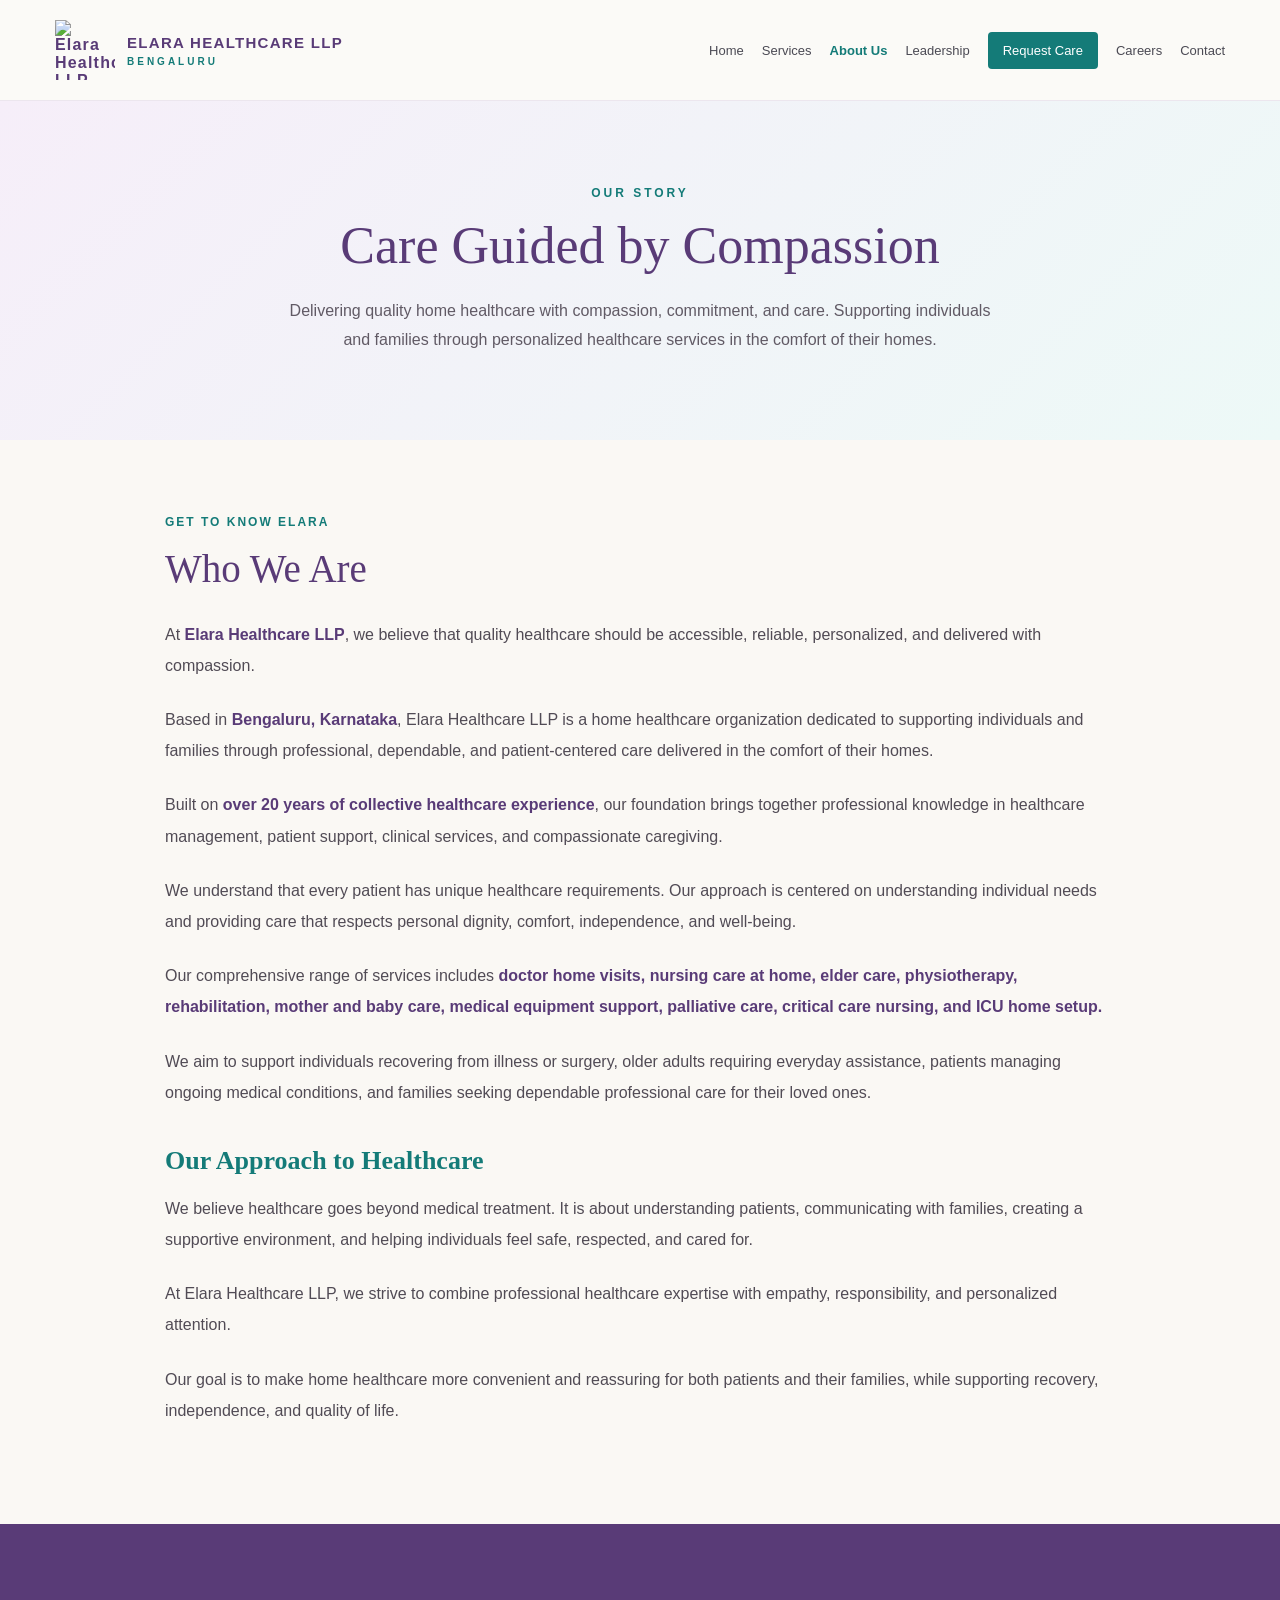
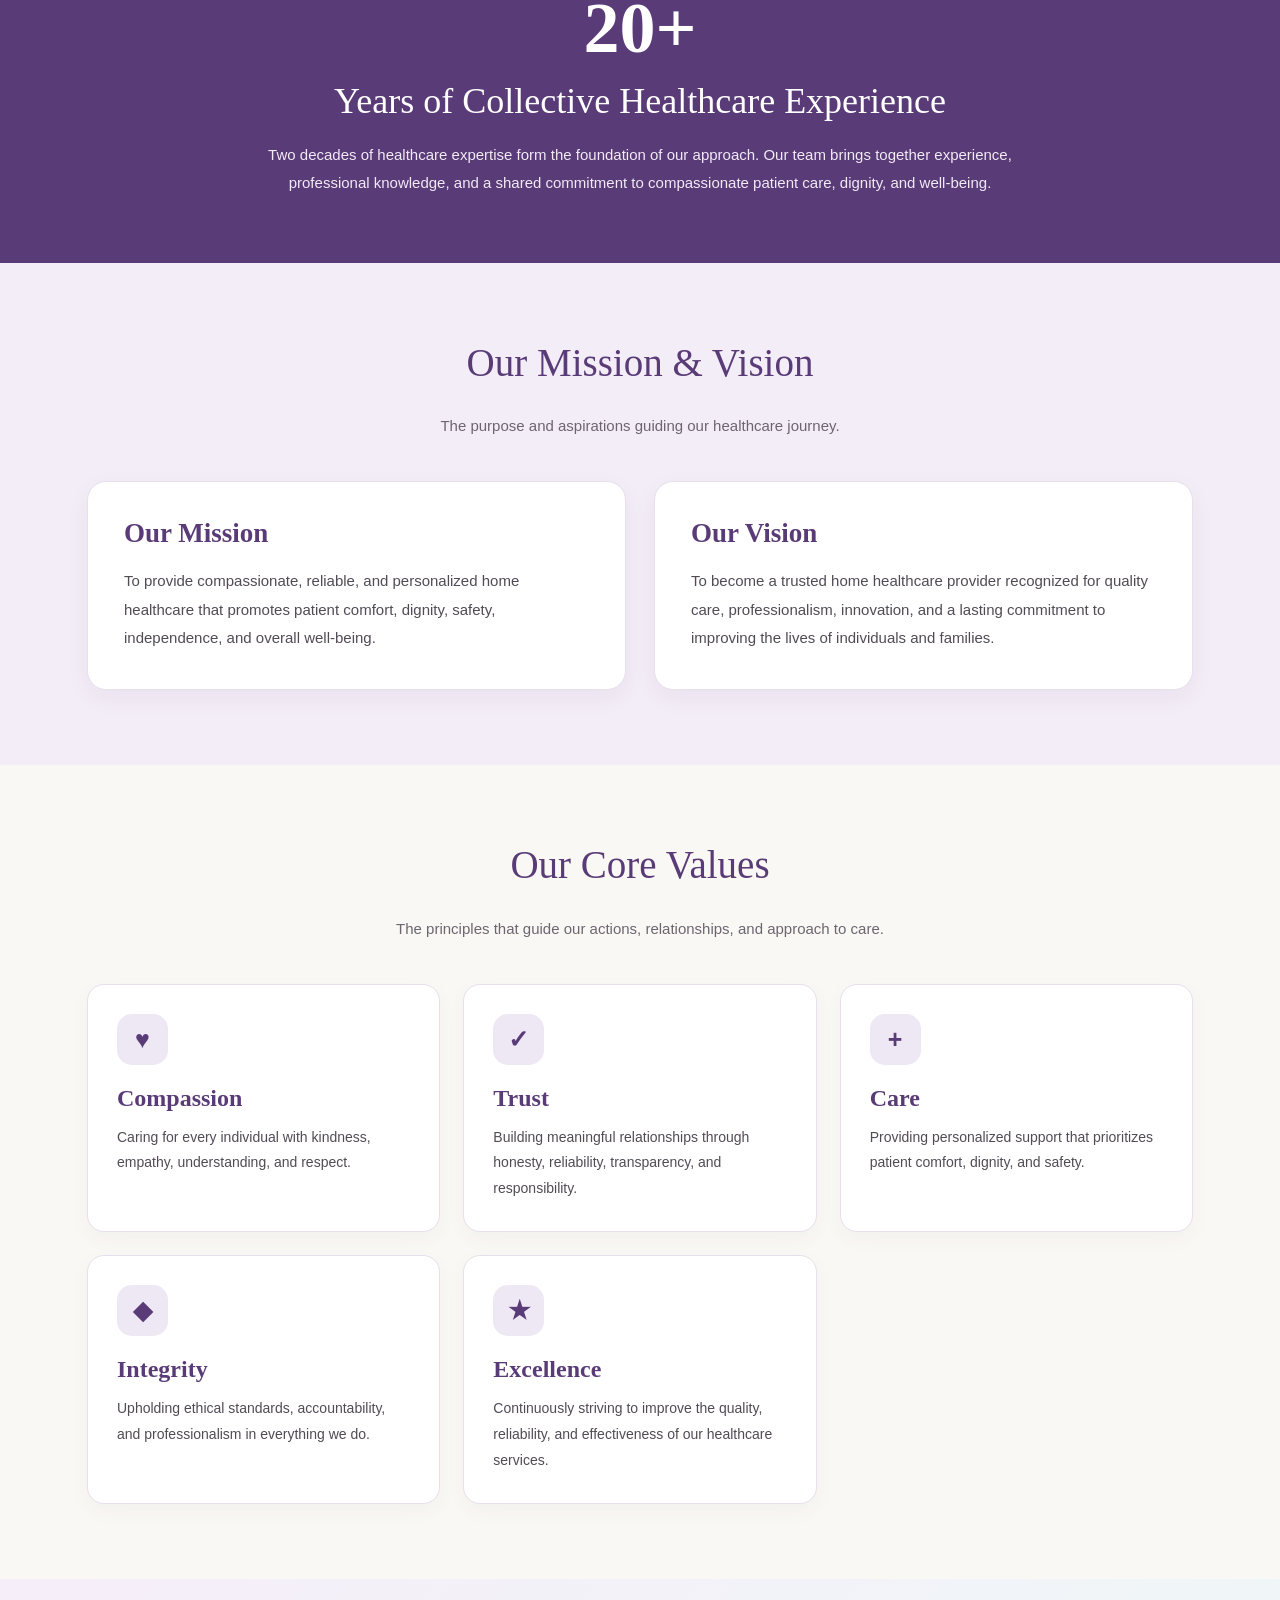
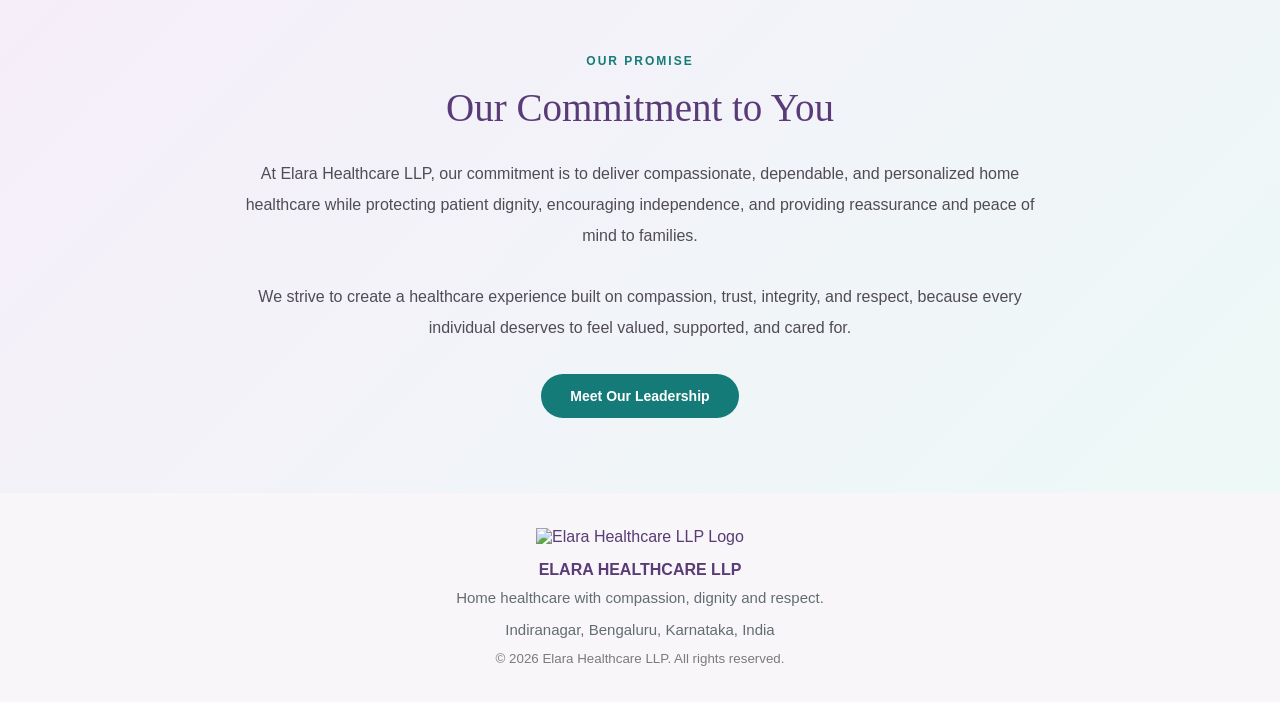
==== commit 61d4e33e: "Update about.html" ====
--- a/about.html
+++ b/about.html
@@ -11,6 +11,8 @@
 content="Discover Elara Healthcare LLP, our collective healthcare experience, mission, vision, values and compassionate approach to home healthcare in Bengaluru.">
 
 <link rel="stylesheet" href="style.css">
+
+<link rel="icon" type="image/png" href="supportive%20Home%20C%20Care%20Emblem.png">
 
 <style>
 :root {
@@ -26,6 +28,55 @@
   box-sizing: border-box;
 }
 
+/* HEADER BRANDING */
+
+.brand {
+  display: flex;
+  align-items: center;
+  gap: 12px;
+  text-decoration: none;
+}
+
+.brand-logo {
+  width: 60px;
+  height: 60px;
+  object-fit: contain;
+  flex-shrink: 0;
+  background: transparent;
+  border: none;
+  box-shadow: none;
+}
+
+.brand-text {
+  display: flex;
+  flex-direction: column;
+  color: #593b77;
+  font-size: 15px;
+  font-weight: 600;
+  letter-spacing: 1.3px;
+  white-space: nowrap;
+}
+
+.brand-text small {
+  display: block;
+  color: #147b78;
+  font-size: 10px;
+  letter-spacing: 3px;
+  margin-top: 5px;
+}
+
+.footer-logo {
+  width: 75px;
+  height: 75px;
+  object-fit: contain;
+  margin-bottom: 15px;
+  background: transparent;
+  border: none;
+  box-shadow: none;
+}
+
+/* ABOUT PAGE */
+
 .about-page {
   background: var(--cream);
 }
@@ -111,6 +162,8 @@
   margin-bottom: 15px;
 }
 
+/* EXPERIENCE SECTION */
+
 .experience-section {
   background: var(--purple);
   text-align: center;
@@ -141,6 +194,8 @@
   font-size: 15px;
 }
 
+/* MISSION AND VISION */
+
 .mission-vision-section {
   background: var(--lavender);
 }
@@ -183,6 +238,8 @@
   line-height: 1.8;
   margin: 0;
 }
+
+/* CORE VALUES */
 
 .values-grid {
   display: grid;
@@ -232,6 +289,8 @@
   margin: 0;
 }
 
+/* COMMITMENT SECTION */
+
 .commitment-section {
   background: linear-gradient(
     135deg,
@@ -270,13 +329,38 @@
   outline-offset: 3px;
 }
 
+/* RESPONSIVE DESIGN */
+
 @media (max-width: 800px) {
   .values-grid {
     grid-template-columns: repeat(2, minmax(0, 1fr));
   }
 }
 
+@media (max-width: 768px) {
+
+  .brand-logo {
+    width: 45px;
+    height: 45px;
+  }
+
+  .brand-text {
+    font-size: 12px;
+    letter-spacing: 0.8px;
+  }
+
+  .brand-text small {
+    font-size: 9px;
+    letter-spacing: 2px;
+  }
+
+  .brand {
+    gap: 8px;
+  }
+}
+
 @media (max-width: 600px) {
+
   .mission-vision-grid,
   .values-grid {
     grid-template-columns: 1fr;
@@ -294,30 +378,44 @@
     padding: 28px;
   }
 }
+
 </style>
 </head>
 
 <body>
 
+<!-- HEADER -->
+
 <header>
-<nav class="nav">
-
-<a class="brand" href="index.html">
-  ELARA HEALTHCARE
-  <small>LLP · BENGALURU</small>
-</a>
-
-<div class="links">
-  <a href="index.html">Home</a>
-  <a href="services.html">Services</a>
-  <a class="active" href="about.html">About Us</a>
-  <a href="leadership.html">Leadership</a>
-  <a class="action" href="request-care.html">Request Care</a>
-  <a href="careers.html">Careers</a>
-  <a href="contact.html">Contact</a>
-</div>
-
-</nav>
+
+  <nav class="nav">
+
+    <a class="brand" href="index.html">
+
+      <img
+        src="supportive%20Home%20C%20Care%20Emblem.png"
+        alt="Elara Healthcare LLP Logo"
+        class="brand-logo">
+
+      <span class="brand-text">
+        ELARA HEALTHCARE LLP
+        <small>BENGALURU</small>
+      </span>
+
+    </a>
+
+    <div class="links">
+      <a href="index.html">Home</a>
+      <a href="services.html">Services</a>
+      <a class="active" href="about.html">About Us</a>
+      <a href="leadership.html">Leadership</a>
+      <a class="action" href="request-care.html">Request Care</a>
+      <a href="careers.html">Careers</a>
+      <a href="contact.html">Contact</a>
+    </div>
+
+  </nav>
+
 </header>
 
 <main class="about-page">
@@ -325,7 +423,10 @@
 <!-- HERO SECTION -->
 
 <section class="about-hero">
-  <div class="eyebrow">Our Story</div>
+
+  <div class="eyebrow">
+    Our Story
+  </div>
 
   <h1>Care Guided by Compassion</h1>
 
@@ -336,103 +437,107 @@
     through personalized healthcare services
     in the comfort of their homes.
   </p>
+
 </section>
 
 <!-- WHO WE ARE -->
 
 <section class="about-container">
 
-<div class="about-intro">
-
-  <div class="about-kicker">
-    Get to Know Elara
+  <div class="about-intro">
+
+    <div class="about-kicker">
+      Get to Know Elara
+    </div>
+
+    <h2 class="about-heading">
+      Who We Are
+    </h2>
+
+    <p>
+      At <strong>Elara Healthcare LLP</strong>,
+      we believe that quality healthcare should
+      be accessible, reliable, personalized,
+      and delivered with compassion.
+    </p>
+
+    <p>
+      Based in <strong>Bengaluru, Karnataka</strong>,
+      Elara Healthcare LLP is a home healthcare
+      organization dedicated to supporting
+      individuals and families through professional,
+      dependable, and patient-centered care
+      delivered in the comfort of their homes.
+    </p>
+
+    <p>
+      Built on <strong>over 20 years of collective
+      healthcare experience</strong>, our foundation
+      brings together professional knowledge
+      in healthcare management, patient support,
+      clinical services, and compassionate caregiving.
+    </p>
+
+    <p>
+      We understand that every patient has
+      unique healthcare requirements.
+      Our approach is centered on understanding
+      individual needs and providing care
+      that respects personal dignity,
+      comfort, independence, and well-being.
+    </p>
+
+    <p>
+      Our comprehensive range of services includes
+      <strong>doctor home visits, nursing care at home,
+      elder care, physiotherapy, rehabilitation,
+      mother and baby care, medical equipment support,
+      palliative care, critical care nursing,
+      and ICU home setup.</strong>
+    </p>
+
+    <p>
+      We aim to support individuals recovering
+      from illness or surgery, older adults
+      requiring everyday assistance, patients
+      managing ongoing medical conditions,
+      and families seeking dependable
+      professional care for their loved ones.
+    </p>
+
+    <h3 class="about-subheading">
+      Our Approach to Healthcare
+    </h3>
+
+    <p>
+      We believe healthcare goes beyond
+      medical treatment. It is about understanding
+      patients, communicating with families,
+      creating a supportive environment,
+      and helping individuals feel safe,
+      respected, and cared for.
+    </p>
+
+    <p>
+      At Elara Healthcare LLP, we strive
+      to combine professional healthcare
+      expertise with empathy, responsibility,
+      and personalized attention.
+    </p>
+
+    <p>
+      Our goal is to make home healthcare
+      more convenient and reassuring
+      for both patients and their families,
+      while supporting recovery,
+      independence, and quality of life.
+    </p>
+
   </div>
 
-  <h2 class="about-heading">Who We Are</h2>
-
-  <p>
-    At <strong>Elara Healthcare LLP</strong>,
-    we believe that quality healthcare should
-    be accessible, reliable, personalized,
-    and delivered with compassion.
-  </p>
-
-  <p>
-    Based in <strong>Bengaluru, Karnataka</strong>,
-    Elara Healthcare LLP is a home healthcare
-    organization dedicated to supporting
-    individuals and families through professional,
-    dependable, and patient-centered care
-    delivered in the comfort of their homes.
-  </p>
-
-  <p>
-    Built on <strong>over 20 years of collective
-    healthcare experience</strong>, our foundation
-    brings together professional knowledge
-    in healthcare management, patient support,
-    clinical services, and compassionate caregiving.
-  </p>
-
-  <p>
-    We understand that every patient has
-    unique healthcare requirements.
-    Our approach is centered on understanding
-    individual needs and providing care
-    that respects personal dignity,
-    comfort, independence, and well-being.
-  </p>
-
-  <p>
-    Our comprehensive range of services includes
-    <strong>doctor home visits, nursing care at home,
-    elder care, physiotherapy, rehabilitation,
-    mother and baby care, medical equipment support,
-    palliative care, critical care nursing,
-    and ICU home setup.</strong>
-  </p>
-
-  <p>
-    We aim to support individuals recovering
-    from illness or surgery, older adults
-    requiring everyday assistance, patients
-    managing ongoing medical conditions,
-    and families seeking dependable
-    professional care for their loved ones.
-  </p>
-
-  <h3 class="about-subheading">
-    Our Approach to Healthcare
-  </h3>
-
-  <p>
-    We believe healthcare goes beyond
-    medical treatment. It is about understanding
-    patients, communicating with families,
-    creating a supportive environment,
-    and helping individuals feel safe,
-    respected, and cared for.
-  </p>
-
-  <p>
-    At Elara Healthcare LLP, we strive
-    to combine professional healthcare
-    expertise with empathy, responsibility,
-    and personalized attention.
-  </p>
-
-  <p>
-    Our goal is to make home healthcare
-    more convenient and reassuring
-    for both patients and their families,
-    while supporting recovery,
-    independence, and quality of life.
-  </p>
-
-</div>
 </section>
 
-<!-- EXPERIENCE -->
+<!-- EXPERIENCE SECTION -->
 
 <section class="experience-section">
 
@@ -440,7 +545,9 @@
     20+
   </div>
 
-  <h2>Years of Collective Healthcare Experience</h2>
+  <h2>
+    Years of Collective Healthcare Experience
+  </h2>
 
   <p>
     Two decades of healthcare expertise
@@ -457,54 +564,57 @@
 
 <section class="mission-vision-section">
 
-<div class="about-container">
-
-  <div class="section-heading">
-    <h2 class="about-heading">
-      Our Mission &amp; Vision
-    </h2>
-
-    <p>
-      The purpose and aspirations guiding
-      our healthcare journey.
-    </p>
+  <div class="about-container">
+
+    <div class="section-heading">
+
+      <h2 class="about-heading">
+        Our Mission &amp; Vision
+      </h2>
+
+      <p>
+        The purpose and aspirations guiding
+        our healthcare journey.
+      </p>
+
+    </div>
+
+    <div class="mission-vision-grid">
+
+      <article class="about-card">
+
+        <h3>Our Mission</h3>
+
+        <p>
+          To provide compassionate,
+          reliable, and personalized
+          home healthcare that promotes
+          patient comfort, dignity,
+          safety, independence,
+          and overall well-being.
+        </p>
+
+      </article>
+
+      <article class="about-card">
+
+        <h3>Our Vision</h3>
+
+        <p>
+          To become a trusted home healthcare
+          provider recognized for quality care,
+          professionalism, innovation,
+          and a lasting commitment
+          to improving the lives
+          of individuals and families.
+        </p>
+
+      </article>
+
+    </div>
+
   </div>
 
-  <div class="mission-vision-grid">
-
-    <article class="about-card">
-
-      <h3>Our Mission</h3>
-
-      <p>
-        To provide compassionate,
-        reliable, and personalized
-        home healthcare that promotes
-        patient comfort, dignity,
-        safety, independence,
-        and overall well-being.
-      </p>
-
-    </article>
-
-    <article class="about-card">
-
-      <h3>Our Vision</h3>
-
-      <p>
-        To become a trusted home healthcare
-        provider recognized for quality care,
-        professionalism, innovation,
-        and a lasting commitment
-        to improving the lives
-        of individuals and families.
-      </p>
-
-    </article>
-
-  </div>
-
-</div>
 </section>
 
 <!-- CORE VALUES -->
@@ -525,6 +635,8 @@
   </div>
 
   <div class="values-grid">
+
+    <!-- COMPASSION -->
 
     <article class="value-card">
 
@@ -540,6 +652,8 @@
 
     </article>
 
+    <!-- TRUST -->
+
     <article class="value-card">
 
       <div class="value-icon">✓</div>
@@ -554,6 +668,8 @@
 
     </article>
 
+    <!-- CARE -->
+
     <article class="value-card">
 
       <div class="value-icon">+</div>
@@ -568,6 +684,8 @@
 
     </article>
 
+    <!-- INTEGRITY -->
+
     <article class="value-card">
 
       <div class="value-icon">◆</div>
@@ -581,6 +699,8 @@
       </p>
 
     </article>
+
+    <!-- EXCELLENCE -->
 
     <article class="value-card">
 
@@ -601,63 +721,80 @@
 
 </section>
 
-<!-- COMMITMENT -->
+<!-- COMMITMENT SECTION -->
 
 <section class="commitment-section">
 
-<div class="about-container">
-
-  <div class="about-kicker">
-    Our Promise
+  <div class="about-container">
+
+    <div class="about-kicker">
+      Our Promise
+    </div>
+
+    <h2 class="about-heading">
+      Our Commitment to You
+    </h2>
+
+    <p>
+      At Elara Healthcare LLP, our commitment
+      is to deliver compassionate, dependable,
+      and personalized home healthcare
+      while protecting patient dignity,
+      encouraging independence,
+      and providing reassurance
+      and peace of mind to families.
+    </p>
+
+    <p>
+      We strive to create a healthcare
+      experience built on compassion,
+      trust, integrity, and respect,
+      because every individual deserves
+      to feel valued, supported,
+      and cared for.
+    </p>
+
+    <a href="leadership.html" class="about-btn">
+      Meet Our Leadership
+    </a>
+
   </div>
 
-  <h2 class="about-heading">
-    Our Commitment to You
-  </h2>
-
-  <p>
-    At Elara Healthcare LLP, our commitment
-    is to deliver compassionate, dependable,
-    and personalized home healthcare
-    while protecting patient dignity,
-    encouraging independence,
-    and providing reassurance
-    and peace of mind to families.
-  </p>
-
-  <p>
-    We strive to create a healthcare
-    experience built on compassion,
-    trust, integrity, and respect,
-    because every individual deserves
-    to feel valued, supported,
-    and cared for.
-  </p>
-
-  <a href="leadership.html" class="about-btn">
-    Meet Our Leadership
-  </a>
-
-</div>
 </section>
 
 </main>
 
+<!-- FOOTER -->
+
 <footer>
+
   <div class="wrap">
-    <strong>ELARA HEALTHCARE LLP</strong>
+
+    <img
+      src="supportive%20Home%20C%20Care%20Emblem.png"
+      alt="Elara Healthcare LLP Logo"
+      class="footer-logo">
+
+    <div>
+      <strong>ELARA HEALTHCARE LLP</strong>
+    </div>
+
     <p>
       Home healthcare with compassion,
       dignity and respect.
     </p>
+
     <p>
       Indiranagar, Bengaluru,
       Karnataka, India
     </p>
+
     <small>
-      © 2026 Elara Healthcare LLP
+      © 2026 Elara Healthcare LLP. All rights reserved.
     </small>
+
   </div>
+
 </footer>
 
 </body>
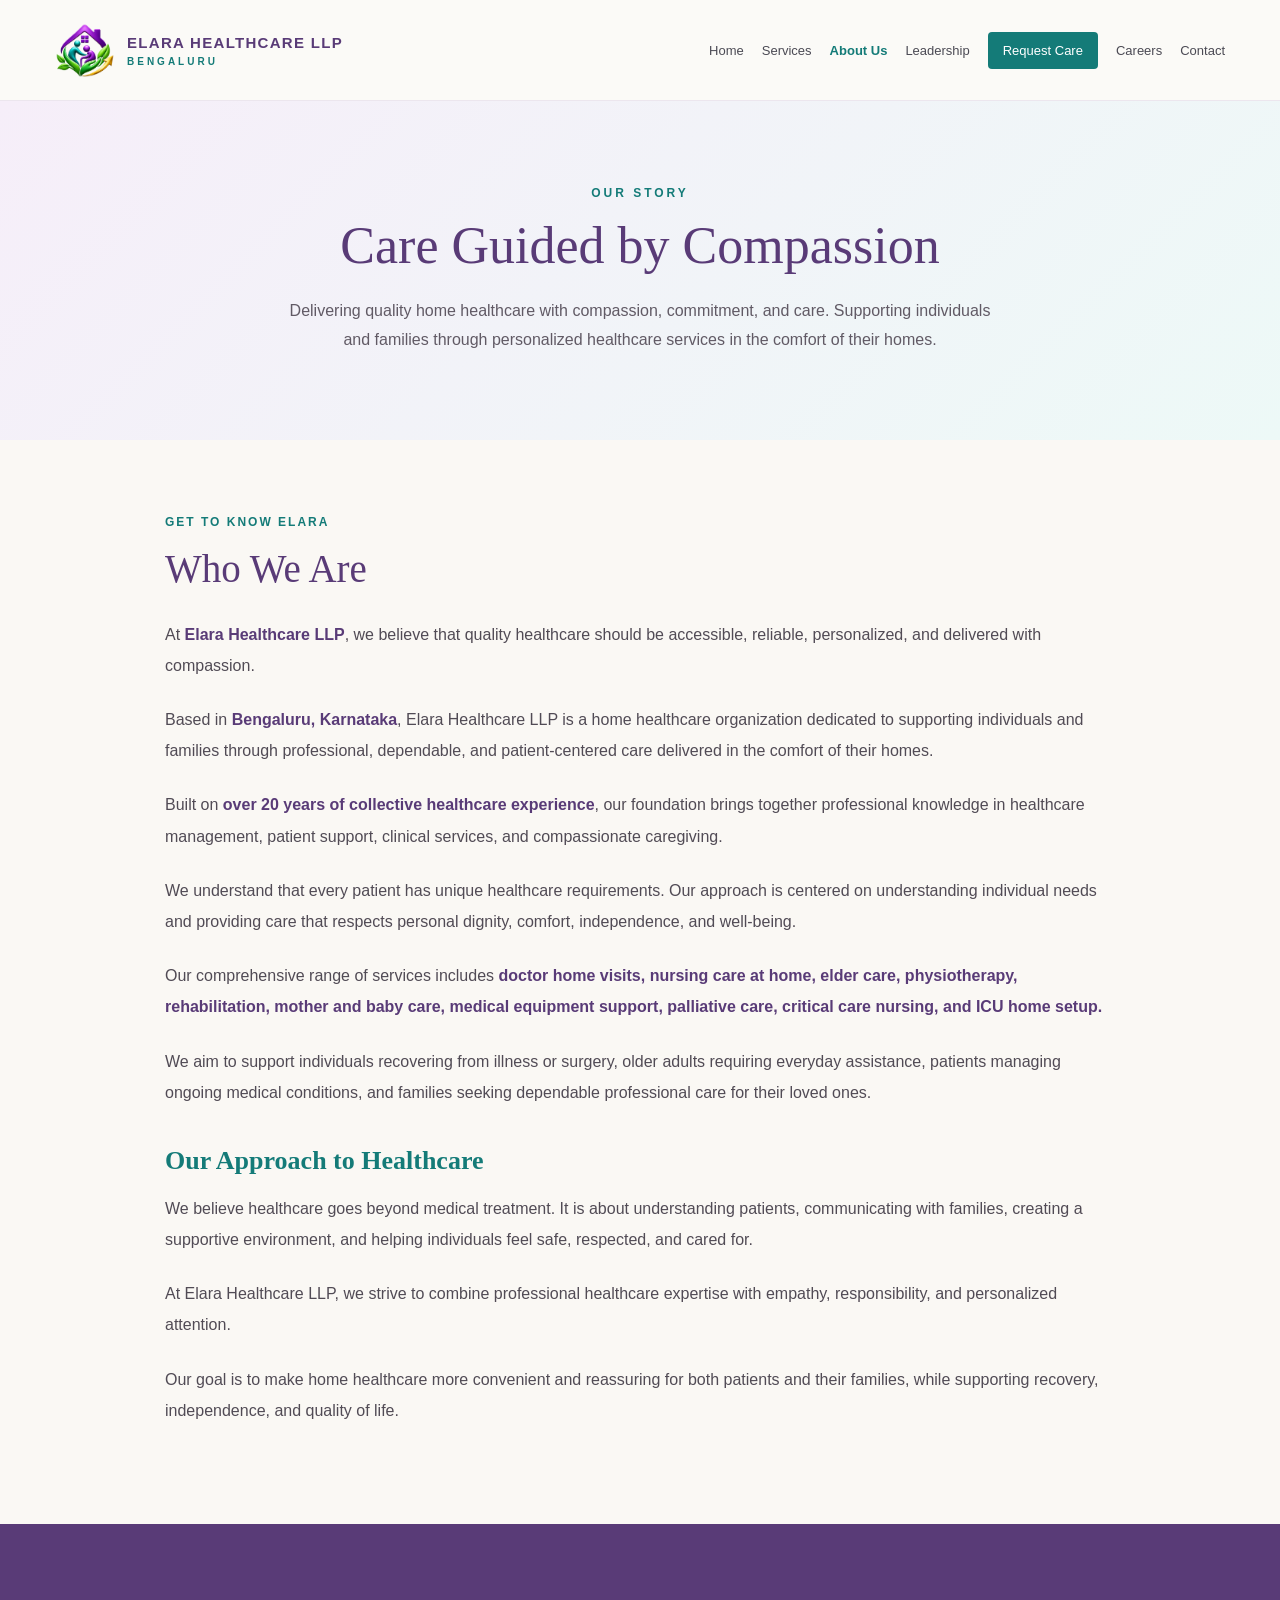
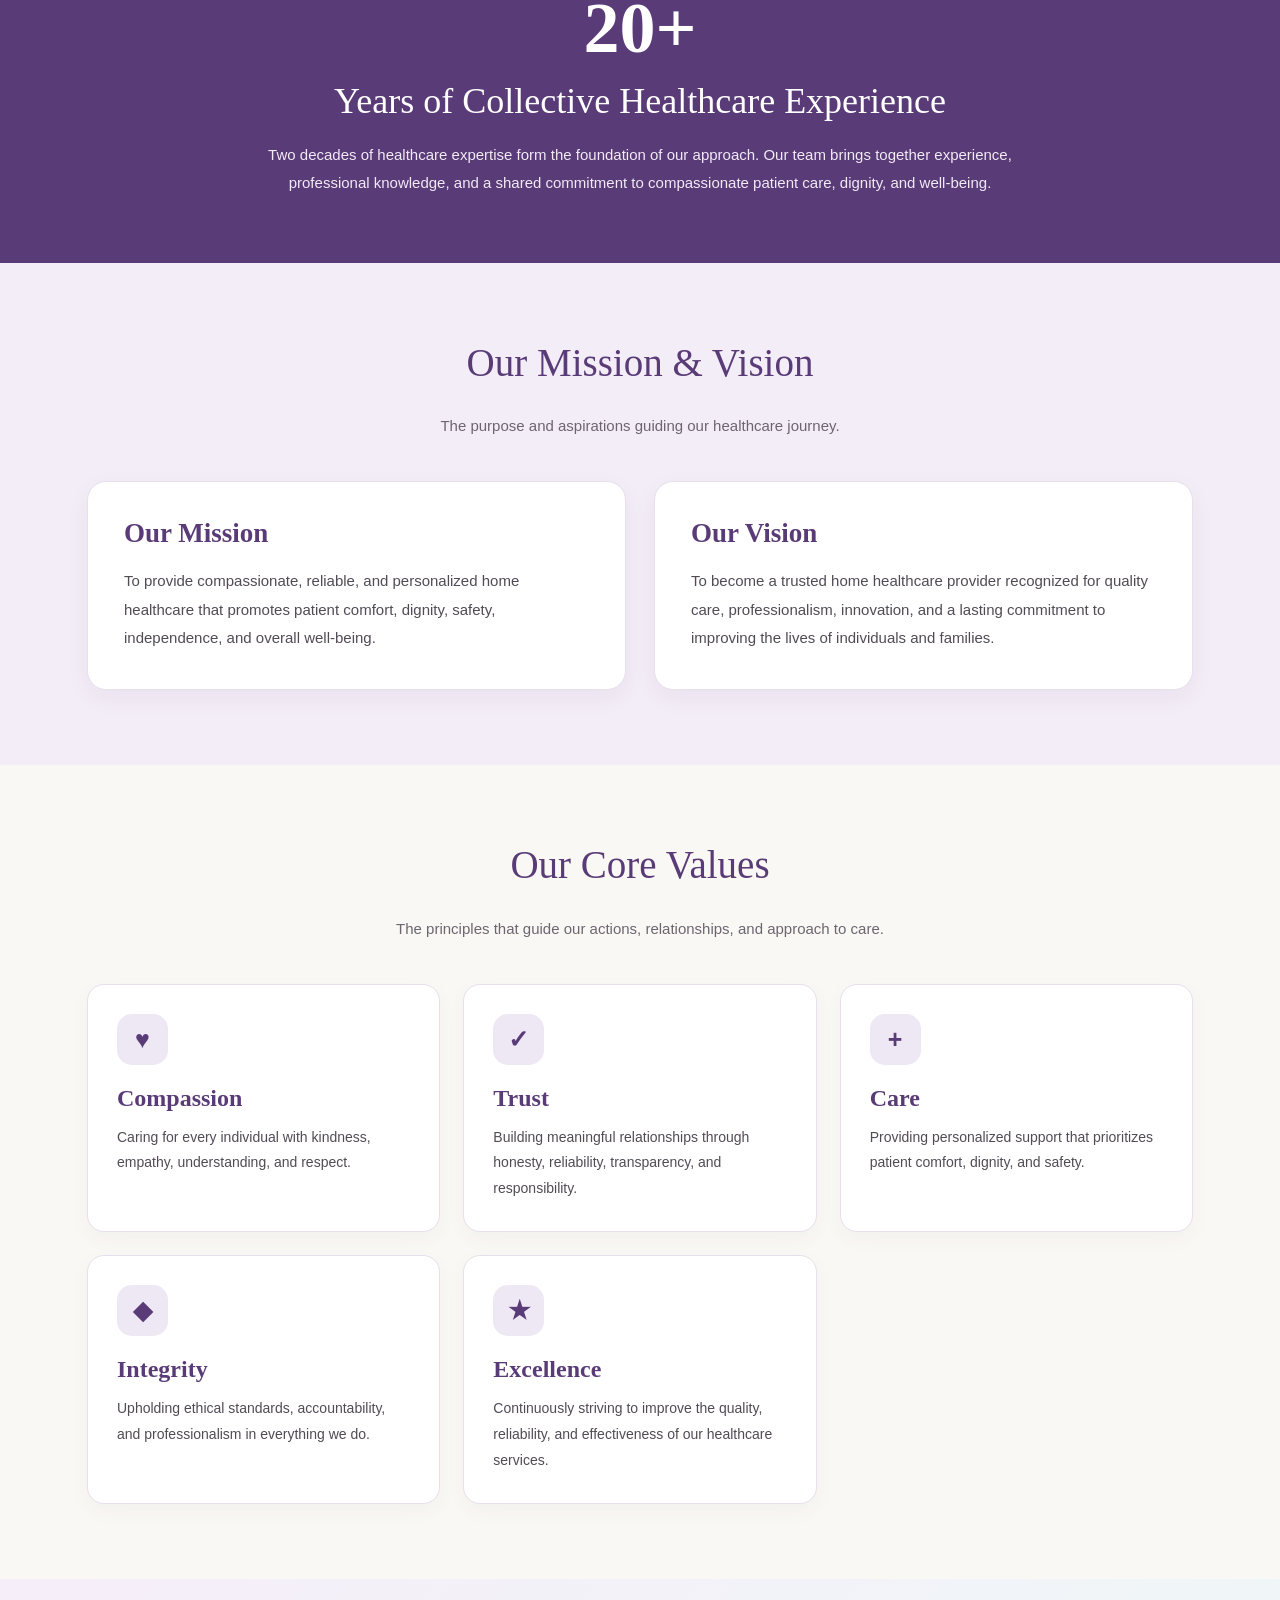
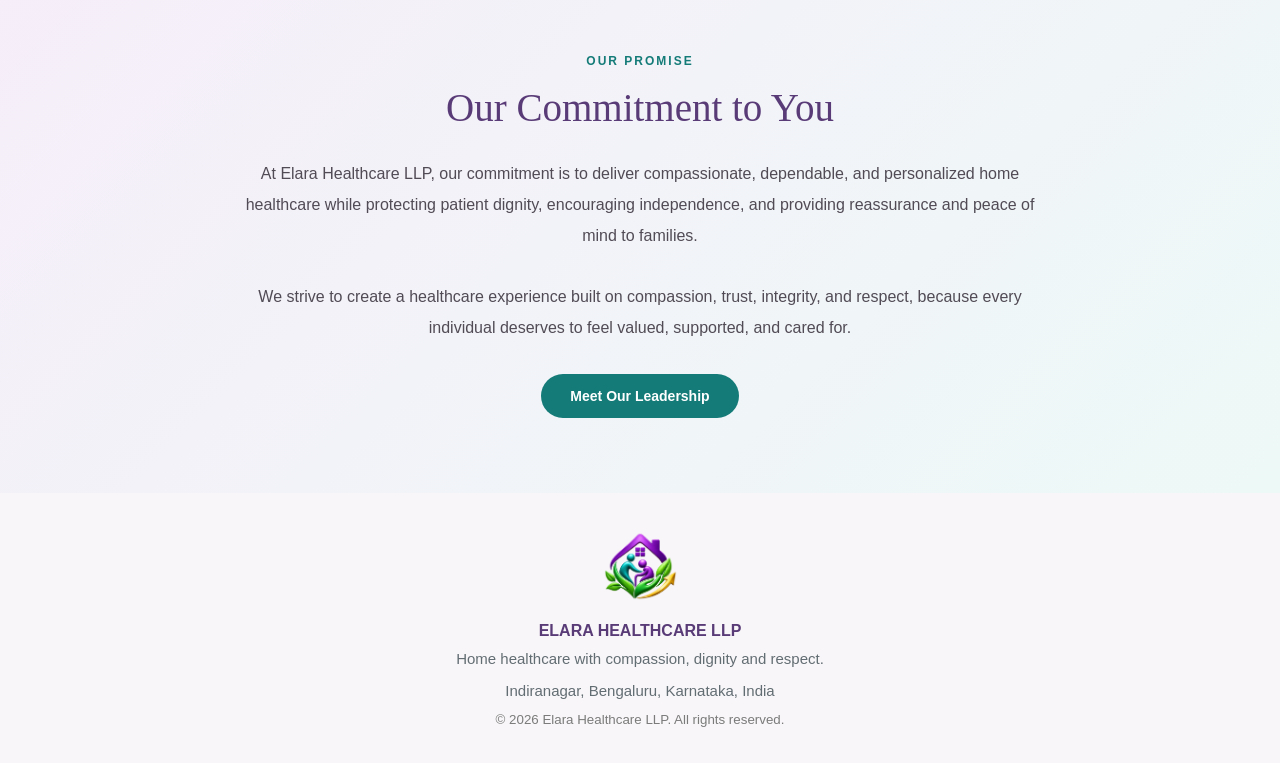
==== commit 8ccdcabf: "Update about.html" ====
--- a/about.html
+++ b/about.html
@@ -2,6 +2,7 @@
 <!DOCTYPE html>
 <html lang="en">
 <head>
+
 <meta charset="UTF-8">
 <meta name="viewport" content="width=device-width, initial-scale=1.0">
 
@@ -12,9 +13,10 @@
 
 <link rel="stylesheet" href="style.css">
 
-<link rel="icon" type="image/png" href="supportive%20Home%20C%20Care%20Emblem.png">
+<link rel="icon" type="image/png" href="Supportive%20Home%20Care%20Emblem.png">
 
 <style>
+
 :root {
   --purple: #593b77;
   --teal: #147b78;
@@ -26,6 +28,10 @@
 
 * {
   box-sizing: border-box;
+}
+
+body {
+  margin: 0;
 }
 
 /* HEADER BRANDING */
@@ -81,7 +87,14 @@
   background: var(--cream);
 }
 
-.about-hero {
+/* HERO SECTION */
+
+.about-page .about-hero {
+  display: flex;
+  flex-direction: column;
+  align-items: center;
+  justify-content: center;
+  width: 100%;
   text-align: center;
   padding: 85px 22px;
   background: linear-gradient(
@@ -106,6 +119,7 @@
   line-height: 1.2;
   color: var(--purple);
   margin: 0 0 20px;
+  text-align: center;
 }
 
 .about-hero p {
@@ -114,7 +128,10 @@
   color: #615a65;
   font-size: 16px;
   line-height: 1.8;
-}
+  text-align: center;
+}
+
+/* ABOUT CONTENT */
 
 .about-container {
   max-width: 1150px;
@@ -228,12 +245,12 @@
   margin: 0;
 }
 
-.section-heading {
+.about-page .section-heading {
   text-align: center;
   margin-bottom: 42px;
 }
 
-.section-heading p {
+.about-page .section-heading p {
   color: #6d6570;
   line-height: 1.8;
   margin: 0;
@@ -308,6 +325,8 @@
   line-height: 1.95;
 }
 
+/* LEADERSHIP BUTTON */
+
 .about-btn {
   display: inline-block;
   background: var(--teal);
@@ -329,13 +348,17 @@
   outline-offset: 3px;
 }
 
-/* RESPONSIVE DESIGN */
+/* TABLET */
 
 @media (max-width: 800px) {
+
   .values-grid {
     grid-template-columns: repeat(2, minmax(0, 1fr));
   }
-}
+
+}
+
+/* RESPONSIVE BRANDING */
 
 @media (max-width: 768px) {
 
@@ -357,7 +380,10 @@
   .brand {
     gap: 8px;
   }
-}
+
+}
+
+/* MOBILE */
 
 @media (max-width: 600px) {
 
@@ -370,16 +396,18 @@
     padding: 50px 20px;
   }
 
-  .about-hero {
+  .about-page .about-hero {
     padding: 60px 20px;
   }
 
   .about-card {
     padding: 28px;
   }
+
 }
 
 </style>
+
 </head>
 
 <body>
@@ -393,25 +421,36 @@
     <a class="brand" href="index.html">
 
       <img
-        src="supportive%20Home%20C%20Care%20Emblem.png"
+        src="Supportive%20Home%20Care%20Emblem.png"
         alt="Elara Healthcare LLP Logo"
         class="brand-logo">
 
       <span class="brand-text">
+
         ELARA HEALTHCARE LLP
+
         <small>BENGALURU</small>
+
       </span>
 
     </a>
 
     <div class="links">
+
       <a href="index.html">Home</a>
+
       <a href="services.html">Services</a>
+
       <a class="active" href="about.html">About Us</a>
+
       <a href="leadership.html">Leadership</a>
+
       <a class="action" href="request-care.html">Request Care</a>
+
       <a href="careers.html">Careers</a>
+
       <a href="contact.html">Contact</a>
+
     </div>
 
   </nav>
@@ -489,11 +528,13 @@
 
     <p>
       Our comprehensive range of services includes
-      <strong>doctor home visits, nursing care at home,
-      elder care, physiotherapy, rehabilitation,
-      mother and baby care, medical equipment support,
-      palliative care, critical care nursing,
-      and ICU home setup.</strong>
+      <strong>
+        doctor home visits, nursing care at home,
+        elder care, physiotherapy, rehabilitation,
+        mother and baby care, medical equipment support,
+        palliative care, critical care nursing,
+        and ICU home setup.
+      </strong>
     </p>
 
     <p>
@@ -506,7 +547,9 @@
     </p>
 
     <h3 class="about-subheading">
+
       Our Approach to Healthcare
+
     </h3>
 
     <p>
@@ -537,7 +580,7 @@
 
 </section>
 
-<!-- EXPERIENCE SECTION -->
+<!-- EXPERIENCE -->
 
 <section class="experience-section">
 
@@ -581,6 +624,8 @@
 
     <div class="mission-vision-grid">
 
+      <!-- MISSION -->
+
       <article class="about-card">
 
         <h3>Our Mission</h3>
@@ -596,6 +641,8 @@
 
       </article>
 
+      <!-- VISION -->
+
       <article class="about-card">
 
         <h3>Our Vision</h3>
@@ -624,7 +671,9 @@
   <div class="section-heading">
 
     <h2 class="about-heading">
+
       Our Core Values
+
     </h2>
 
     <p>
@@ -721,18 +770,22 @@
 
 </section>
 
-<!-- COMMITMENT SECTION -->
+<!-- COMMITMENT -->
 
 <section class="commitment-section">
 
   <div class="about-container">
 
     <div class="about-kicker">
+
       Our Promise
+
     </div>
 
     <h2 class="about-heading">
+
       Our Commitment to You
+
     </h2>
 
     <p>
@@ -754,8 +807,12 @@
       and cared for.
     </p>
 
-    <a href="leadership.html" class="about-btn">
+    <a
+      href="leadership.html"
+      class="about-btn">
+
       Meet Our Leadership
+
     </a>
 
   </div>
@@ -771,12 +828,14 @@
   <div class="wrap">
 
     <img
-      src="supportive%20Home%20C%20Care%20Emblem.png"
+      src="Supportive%20Home%20Care%20Emblem.png"
       alt="Elara Healthcare LLP Logo"
       class="footer-logo">
 
     <div>
+
       <strong>ELARA HEALTHCARE LLP</strong>
+
     </div>
 
     <p>
